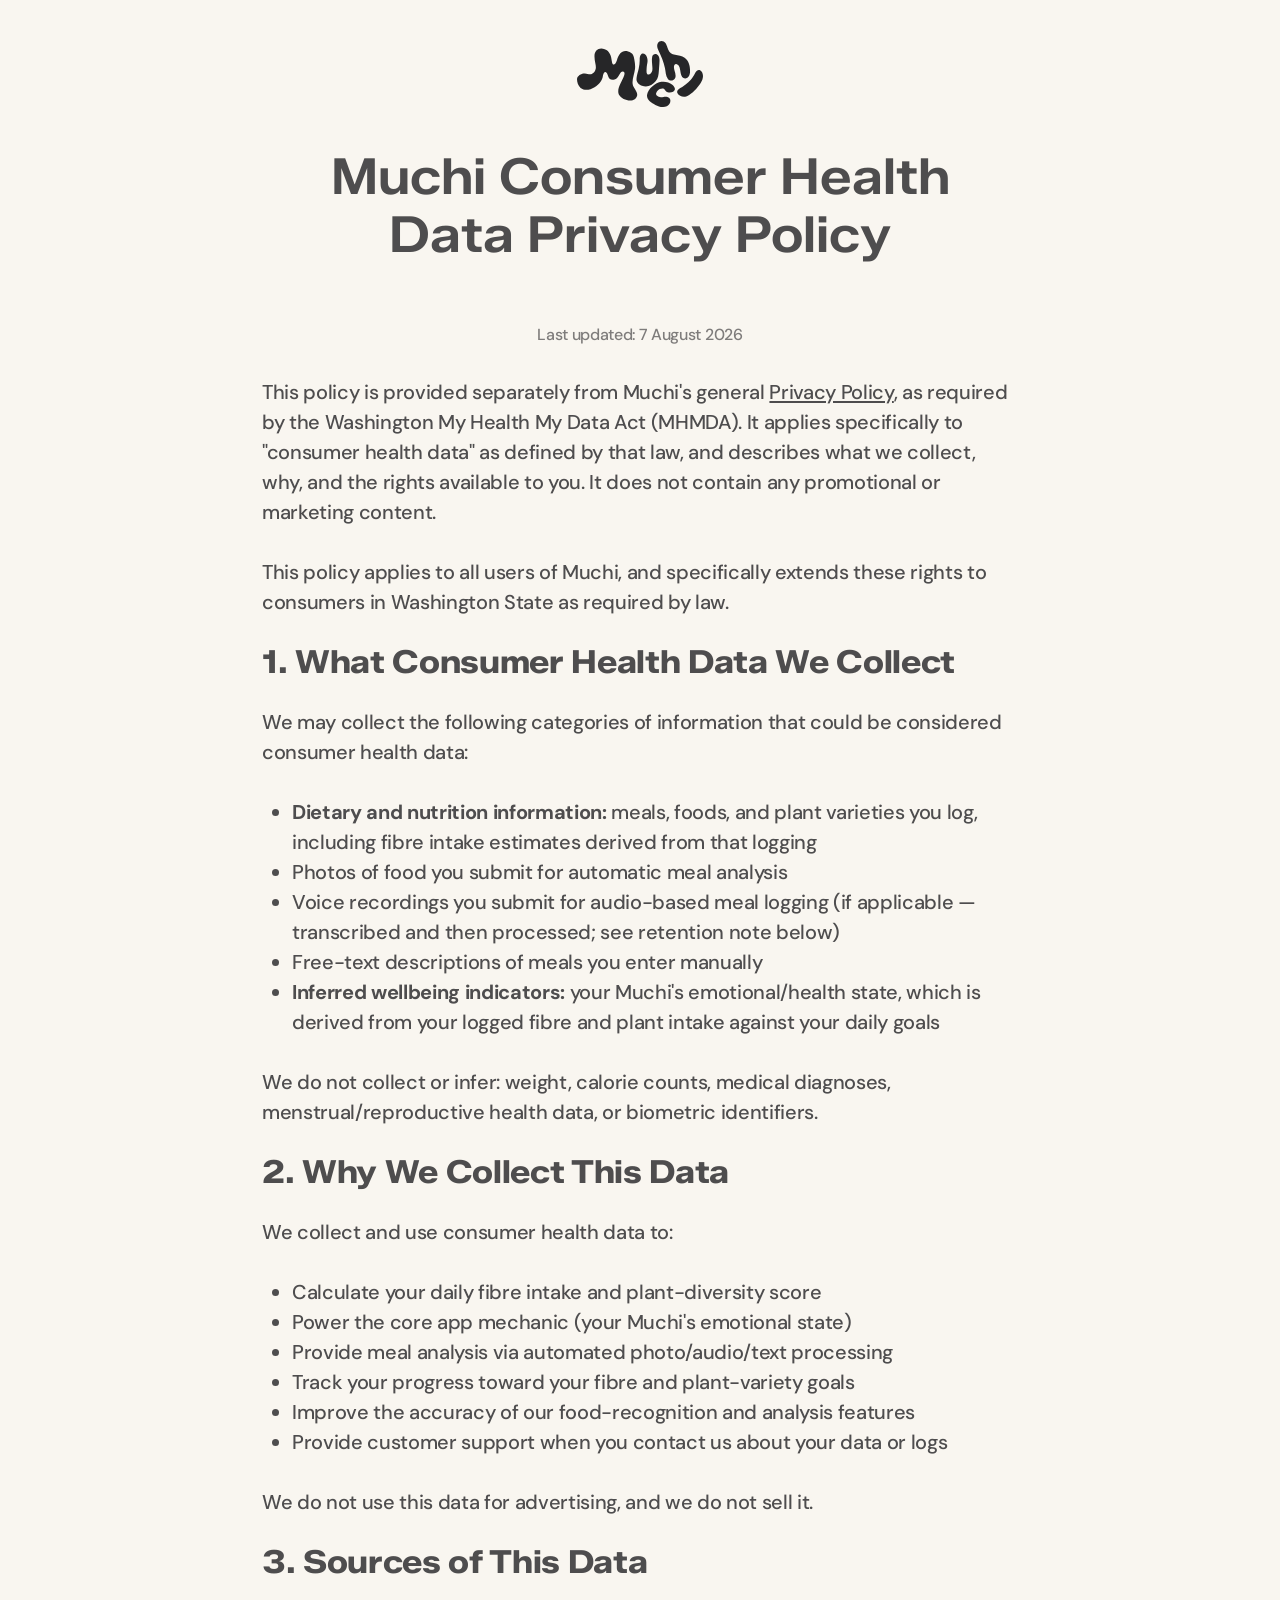
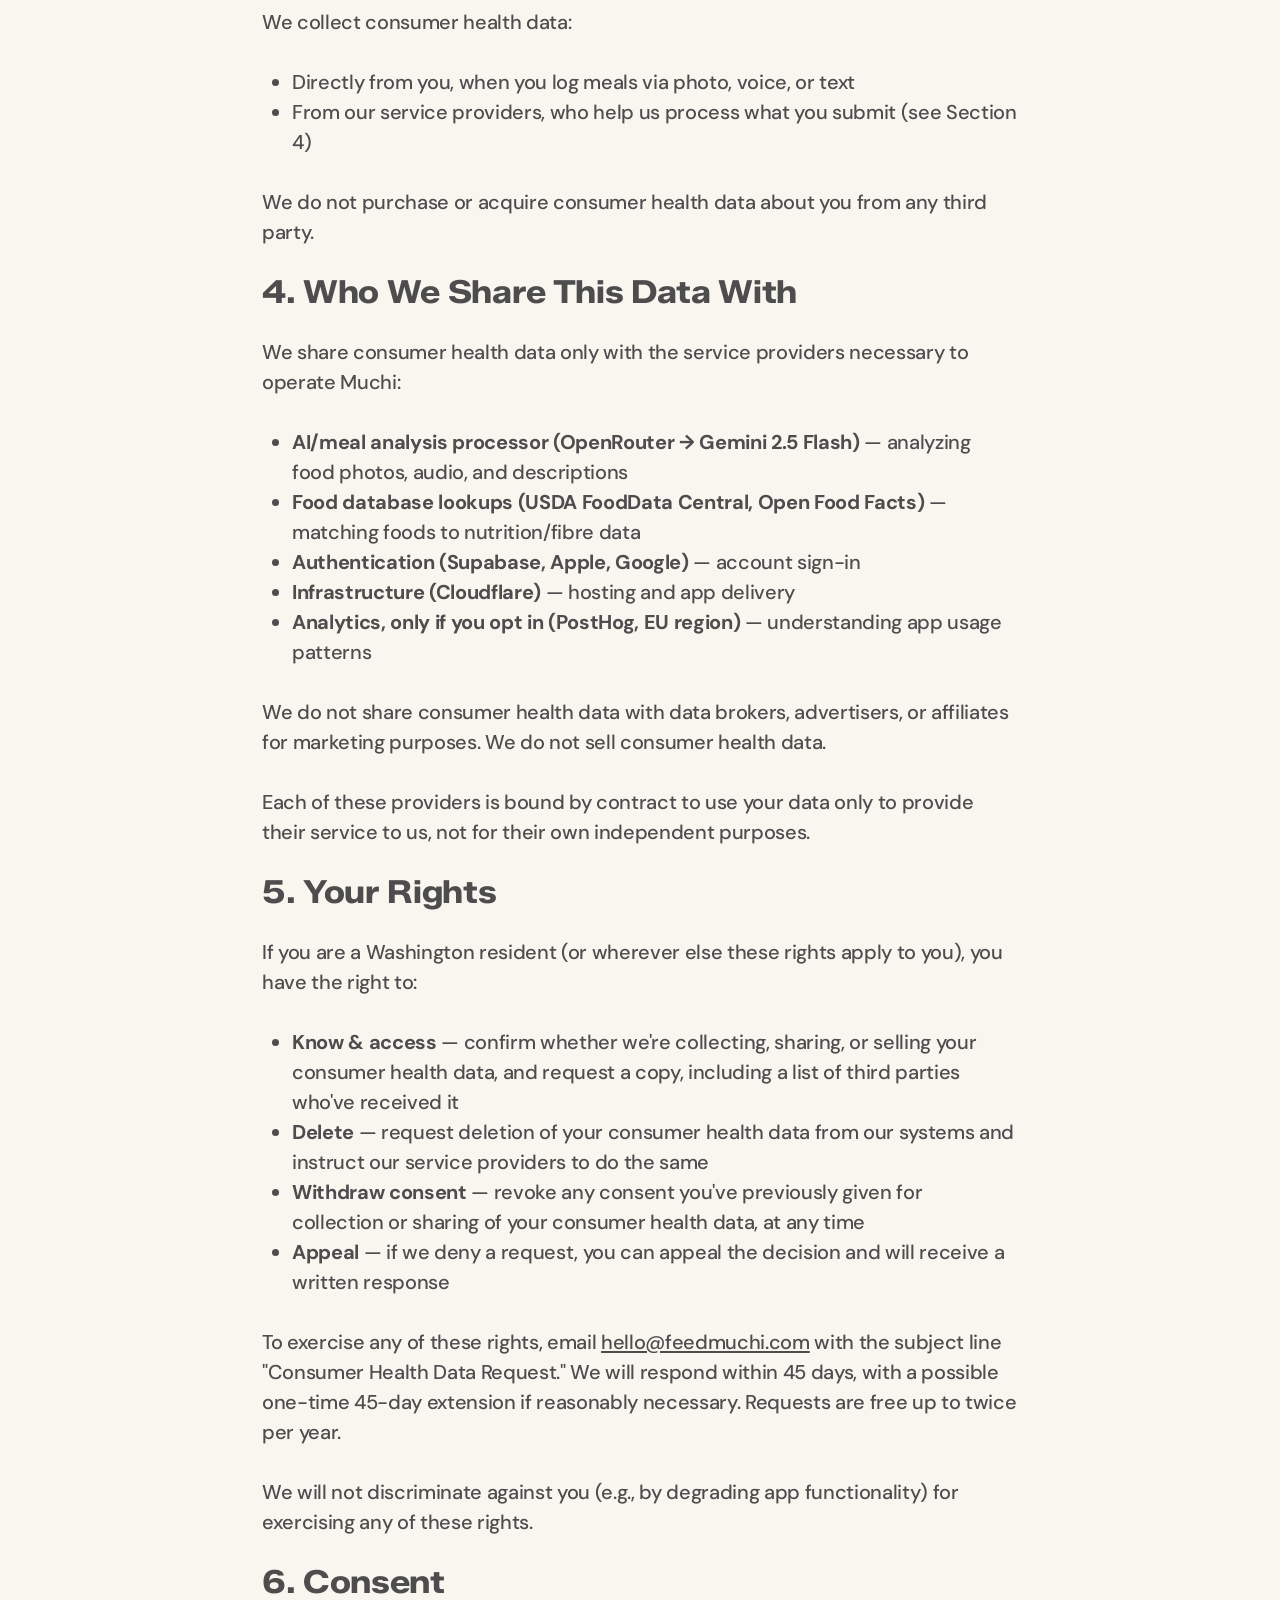
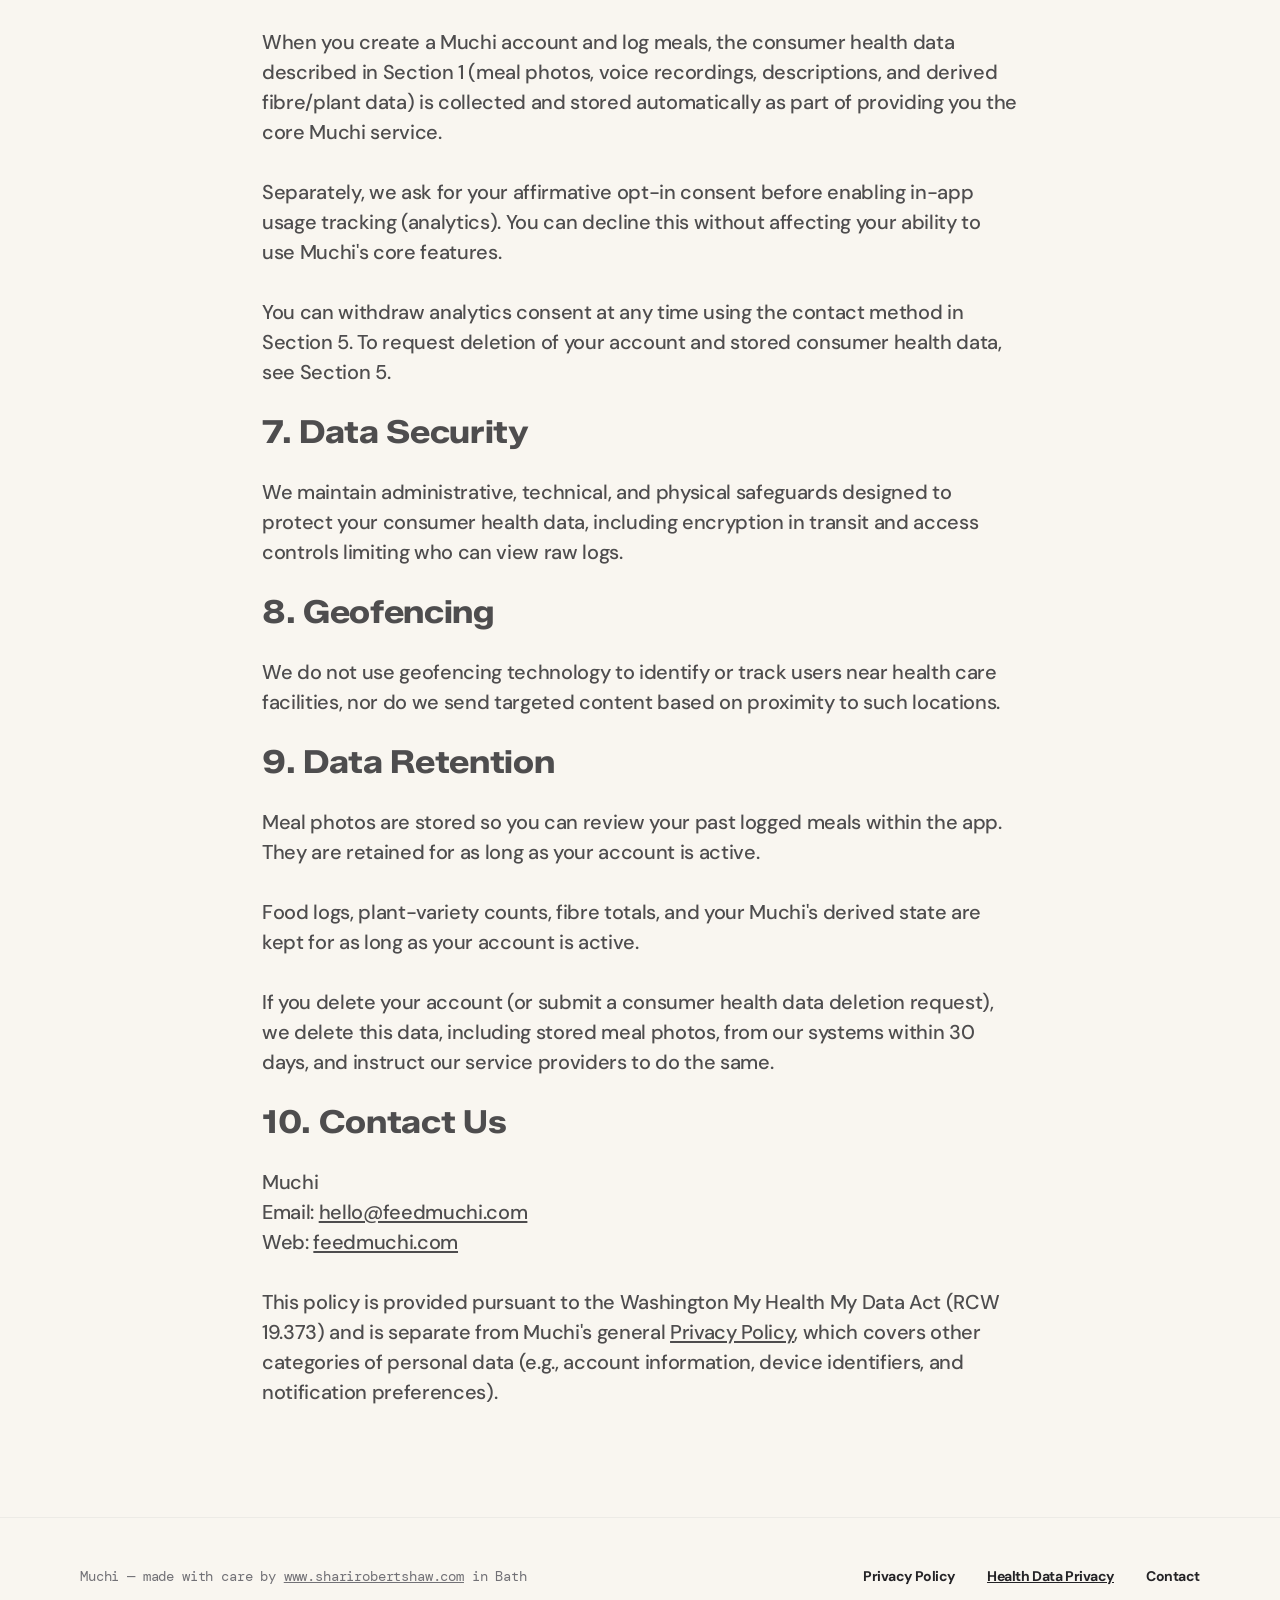
==== consumer-health-data/index.html @ 1600049c "Add consumer health data privacy policy for MHMDA. New policy page with consent and retention update" ====
<!doctype html>
<html lang="en">
  <head>
    <meta charset="UTF-8" />
    <meta name="viewport" content="width=device-width, initial-scale=1.0, viewport-fit=cover" />
    <title>Consumer Health Data Privacy Policy — Muchi</title>
    <meta
      name="description"
      content="Muchi Consumer Health Data Privacy Policy. How we collect, use, and share consumer health data under the Washington My Health My Data Act."
    />
    <meta name="robots" content="index, follow" />
    <link rel="canonical" href="https://feedmuchi.com/consumer-health-data/" />
    <meta property="og:type" content="website" />
    <meta property="og:site_name" content="Muchi" />
    <meta property="og:title" content="Consumer Health Data Privacy Policy — Muchi" />
    <meta
      property="og:description"
      content="How Muchi collects, uses, and shares consumer health data under the Washington My Health My Data Act."
    />
    <meta property="og:url" content="https://feedmuchi.com/consumer-health-data/" />
    <link rel="icon" type="image/png" href="../images/favicon.png" />
    <link rel="apple-touch-icon" href="../images/favicon.png" />
    <link rel="preconnect" href="https://fonts.googleapis.com" />
    <link rel="preconnect" href="https://fonts.gstatic.com" crossorigin />
    <link
      href="https://fonts.googleapis.com/css2?family=DM+Mono:wght@400&family=DM+Sans:wght@400;500;700&family=Zalando+Sans+SemiExpanded:wght@600;700&display=swap"
      rel="stylesheet"
    />
    <link rel="stylesheet" href="../styles.css" />
  </head>
  <body class="privacy-page">
    <header class="privacy-header">
      <a href="../" aria-label="Muchi home">
        <img class="privacy-logo" src="../images/logo.svg" alt="Muchi" />
      </a>
    </header>

    <main class="privacy-main">
      <article class="privacy-content">
        <h1 class="privacy-title">Muchi Consumer Health Data Privacy Policy</h1>

        <div class="privacy-body">
          <p class="privacy-meta">Last updated: 7 August 2026</p>

          <p>
            This policy is provided separately from Muchi's general
            <a href="../privacy/">Privacy Policy</a>, as required by the Washington My Health My Data Act (MHMDA). It
            applies specifically to "consumer health data" as defined by that law, and describes what we collect, why,
            and the rights available to you. It does not contain any promotional or marketing content.
          </p>
          <p>
            This policy applies to all users of Muchi, and specifically extends these rights to consumers in Washington
            State as required by law.
          </p>

          <h2 class="privacy-heading-lg">1. What Consumer Health Data We Collect</h2>
          <p>We may collect the following categories of information that could be considered consumer health data:</p>
          <ul>
            <li>
              <strong>Dietary and nutrition information:</strong> meals, foods, and plant varieties you log, including
              fibre intake estimates derived from that logging
            </li>
            <li>Photos of food you submit for automatic meal analysis</li>
            <li>
              Voice recordings you submit for audio-based meal logging (if applicable — transcribed and then processed;
              see retention note below)
            </li>
            <li>Free-text descriptions of meals you enter manually</li>
            <li>
              <strong>Inferred wellbeing indicators:</strong> your Muchi's emotional/health state, which is derived from
              your logged fibre and plant intake against your daily goals
            </li>
          </ul>
          <p>
            We do not collect or infer: weight, calorie counts, medical diagnoses, menstrual/reproductive health data,
            or biometric identifiers.
          </p>

          <h2 class="privacy-heading-lg">2. Why We Collect This Data</h2>
          <p>We collect and use consumer health data to:</p>
          <ul>
            <li>Calculate your daily fibre intake and plant-diversity score</li>
            <li>Power the core app mechanic (your Muchi's emotional state)</li>
            <li>Provide meal analysis via automated photo/audio/text processing</li>
            <li>Track your progress toward your fibre and plant-variety goals</li>
            <li>Improve the accuracy of our food-recognition and analysis features</li>
            <li>Provide customer support when you contact us about your data or logs</li>
          </ul>
          <p>We do not use this data for advertising, and we do not sell it.</p>

          <h2 class="privacy-heading-lg">3. Sources of This Data</h2>
          <p>We collect consumer health data:</p>
          <ul>
            <li>Directly from you, when you log meals via photo, voice, or text</li>
            <li>From our service providers, who help us process what you submit (see Section 4)</li>
          </ul>
          <p>We do not purchase or acquire consumer health data about you from any third party.</p>

          <h2 class="privacy-heading-lg">4. Who We Share This Data With</h2>
          <p>We share consumer health data only with the service providers necessary to operate Muchi:</p>
          <ul>
            <li>
              <strong>AI/meal analysis processor (OpenRouter → Gemini 2.5 Flash)</strong> — analyzing food photos,
              audio, and descriptions
            </li>
            <li>
              <strong>Food database lookups (USDA FoodData Central, Open Food Facts)</strong> — matching foods to
              nutrition/fibre data
            </li>
            <li><strong>Authentication (Supabase, Apple, Google)</strong> — account sign-in</li>
            <li><strong>Infrastructure (Cloudflare)</strong> — hosting and app delivery</li>
            <li>
              <strong>Analytics, only if you opt in (PostHog, EU region)</strong> — understanding app usage patterns
            </li>
          </ul>
          <p>
            We do not share consumer health data with data brokers, advertisers, or affiliates for marketing purposes.
            We do not sell consumer health data.
          </p>
          <p>
            Each of these providers is bound by contract to use your data only to provide their service to us, not for
            their own independent purposes.
          </p>

          <h2 class="privacy-heading-lg">5. Your Rights</h2>
          <p>
            If you are a Washington resident (or wherever else these rights apply to you), you have the right to:
          </p>
          <ul>
            <li>
              <strong>Know &amp; access</strong> — confirm whether we're collecting, sharing, or selling your consumer
              health data, and request a copy, including a list of third parties who've received it
            </li>
            <li>
              <strong>Delete</strong> — request deletion of your consumer health data from our systems and instruct our
              service providers to do the same
            </li>
            <li>
              <strong>Withdraw consent</strong> — revoke any consent you've previously given for collection or sharing
              of your consumer health data, at any time
            </li>
            <li>
              <strong>Appeal</strong> — if we deny a request, you can appeal the decision and will receive a written
              response
            </li>
          </ul>
          <p>
            To exercise any of these rights, email
            <a href="mailto:hello@feedmuchi.com?subject=Consumer%20Health%20Data%20Request">hello@feedmuchi.com</a>
            with the subject line "Consumer Health Data Request." We will respond within 45 days, with a possible
            one-time 45-day extension if reasonably necessary. Requests are free up to twice per year.
          </p>
          <p>
            We will not discriminate against you (e.g., by degrading app functionality) for exercising any of these
            rights.
          </p>

          <h2 class="privacy-heading-lg">6. Consent</h2>
          <p>
            When you create a Muchi account and log meals, the consumer health data described in Section 1 (meal photos,
            voice recordings, descriptions, and derived fibre/plant data) is collected and stored automatically as part
            of providing you the core Muchi service.
          </p>
          <p>
            Separately, we ask for your affirmative opt-in consent before enabling in-app usage tracking (analytics).
            You can decline this without affecting your ability to use Muchi's core features.
          </p>
          <p>
            You can withdraw analytics consent at any time using the contact method in Section 5. To request deletion of
            your account and stored consumer health data, see Section 5.
          </p>

          <h2 class="privacy-heading-lg">7. Data Security</h2>
          <p>
            We maintain administrative, technical, and physical safeguards designed to protect your consumer health
            data, including encryption in transit and access controls limiting who can view raw logs.
          </p>

          <h2 class="privacy-heading-lg">8. Geofencing</h2>
          <p>
            We do not use geofencing technology to identify or track users near health care facilities, nor do we send
            targeted content based on proximity to such locations.
          </p>

          <h2 class="privacy-heading-lg">9. Data Retention</h2>
          <p>
            Meal photos are stored so you can review your past logged meals within the app. They are retained for as
            long as your account is active.
          </p>
          <p>
            Food logs, plant-variety counts, fibre totals, and your Muchi's derived state are kept for as long as your
            account is active.
          </p>
          <p>
            If you delete your account (or submit a consumer health data deletion request), we delete this data,
            including stored meal photos, from our systems within 30 days, and instruct our service providers to do the
            same.
          </p>

          <h2 class="privacy-heading-lg">10. Contact Us</h2>
          <p>
            Muchi<br />
            Email: <a href="mailto:hello@feedmuchi.com">hello@feedmuchi.com</a><br />
            Web: <a href="https://feedmuchi.com">feedmuchi.com</a>
          </p>

          <p>
            This policy is provided pursuant to the Washington My Health My Data Act (RCW 19.373) and is separate from
            Muchi's general <a href="../privacy/">Privacy Policy</a>, which covers other categories of personal data
            (e.g., account information, device identifiers, and notification preferences).
          </p>
        </div>
      </article>
    </main>

    <footer class="site-footer">
      <p class="site-footer-credit">
        Muchi — made with care by
        <a href="https://www.sharirobertshaw.com" target="_blank" rel="noopener noreferrer"
          >www.sharirobertshaw.com</a
        >
        in Bath
      </p>
      <nav class="site-footer-nav" aria-label="Footer">
        <a href="../privacy/">Privacy Policy</a>
        <a href="../consumer-health-data/" aria-current="page">Health Data Privacy</a>
        <button
          type="button"
          class="site-footer-copy-contact"
          aria-label="Copy hello@feedmuchi.com to clipboard"
        >
          <span class="site-footer-copy-label">
            <span class="site-footer-copy-face site-footer-copy-default">Contact</span>
            <span class="site-footer-copy-face site-footer-copy-success" aria-hidden="true"
              >hello@feedmuchi.com copied</span
            >
          </span>
        </button>
      </nav>
    </footer>
    <script src="../copy-email.js"></script>
  </body>
</html>
---- styles.css ----
:root {
  --purple: #937ed9;
  --green: #d1e02b;
  --button-text: #ffffff;
  --button-bg: #242326;
  --text-primary: #242326;
  --text-muted: #727176;
  --cream: #f9f6f0;
  --heading-font: "Zalando Sans SemiExpanded", "Avenir Next", "Arial Narrow", Arial, sans-serif;
  --body-font: "DM Sans", Arial, sans-serif;
  --mono-font: "DM Mono", ui-monospace, SFMono-Regular, Menlo, monospace;
  --button-shadow:
    0 4px 6px -4px rgba(45, 45, 45, 0.2),
    0 10px 15px -3px rgba(22, 27, 102, 0.2);
}

* {
  box-sizing: border-box;
}

html,
body {
  margin: 0;
  padding: 0;
  width: 100%;
  background: var(--cream);
  color: var(--text-primary);
  font-family: var(--body-font);
  overflow-x: clip;
}

.page {
  width: 100%;
  overflow: visible;
  background: var(--cream);
}

.site-nav {
  position: fixed !important;
  top: 0;
  left: 0;
  right: 0;
  z-index: 30;
  height: 88px;
  background: transparent;
  opacity: 0;
  visibility: hidden;
  pointer-events: none;
  transition: opacity 0.25s ease;
}

.site-nav.is-visible {
  opacity: 1;
  visibility: visible;
  pointer-events: auto;
}

.site-nav-logo {
  position: absolute;
  left: 50%;
  top: 50%;
  width: 126px;
  height: 67px;
  transform: translate(-50%, -50%);
  display: block;
  opacity: 1;
  visibility: visible;
  object-fit: contain;
  pointer-events: none;
  filter: brightness(0) saturate(100%) invert(11%) sepia(6%) saturate(342%) hue-rotate(206deg) brightness(96%) contrast(89%);
}

.site-nav-btn {
  position: absolute;
  right: 32px;
  top: 16px;
  width: 215px;
  height: 56px;
  border: 0;
  border-radius: 32px;
  background: var(--button-bg);
  color: var(--button-text);
  box-shadow: var(--button-shadow);
  font-family: var(--heading-font);
  font-size: 16px;
  font-weight: 700;
  line-height: 28px;
  letter-spacing: 0;
  cursor: pointer;
  text-decoration: none;
  display: inline-flex;
  align-items: center;
  justify-content: center;
}

.intro {
  position: fixed;
  inset: 0;
  z-index: 10;
  width: 100%;
  height: 100vh;
  height: 100svh;
  min-height: 640px;
  background: var(--purple);
  display: flex;
  align-items: center;
  justify-content: center;
  overflow: clip;
  transform: translateY(0);
  transition: transform 0.7s cubic-bezier(0.76, 0, 0.24, 1);
}

.intro.is-sliding {
  transform: translateY(-100%);
}

.intro-media {
  width: 210px;
  height: 109.837px;
  object-fit: contain;
  display: block;
}

.logo-wordmark {
  width: 260px;
  max-width: 60vw;
  display: none;
  opacity: 0;
  transform: translateY(30px);
}

.hero-green-scene {
  position: relative;
  min-height: 185vh;
}

.hero {
  position: relative;
  min-height: 865px;
  padding: 0 64px;
  display: flex;
  align-items: center;
  justify-content: space-between;
  gap: 0;
  background: var(--cream);
  overflow: visible;
  z-index: 1;
  will-change: transform;
}

.hero-copy {
  width: min(680px, 100%);
  max-width: 680px;
  display: flex;
  flex-direction: column;
  gap: 24px;
  position: relative;
  z-index: 2;
}

.headline {
  margin: 0;
  font-family: var(--heading-font);
  font-weight: 600;
  font-size: 72px;
  line-height: 1.08;
  letter-spacing: 0;
}

main h1,
main h2,
main h3,
main h4,
main h5,
main h6 {
  font-family: var(--heading-font);
  font-weight: 600;
}

.headline-line-wrap {
  display: block;
  overflow-y: hidden;
  overflow-x: visible;
}

.headline-line {
  display: block;
  font-weight: 600;
}

.headline-line-1.nowrap {
  white-space: nowrap;
}

#line1 .flip-word:first-child .flip-letter:first-child {
  margin-right: -5px;
}

.flip-headline {
  perspective: 400px;
  perspective-origin: center center;
}

.flip-word {
  display: inline-block;
  white-space: nowrap;
}

.flip-letter {
  display: inline-block;
  opacity: 0;
  transform: rotateX(90deg);
  transform-origin: center bottom;
  will-change: transform, opacity;
}

.subtext {
  margin: 0;
  opacity: 0.8;
  font-family: var(--body-font);
  font-weight: 500;
  font-size: 20px;
  line-height: 30px;
  letter-spacing: -0.332px;
}

.cta-stack {
  display: flex;
  flex-direction: column;
  align-items: flex-start;
  gap: 16px;
}

.cta-btn {
  width: 342px;
  height: 64.5px;
  border: 0;
  border-radius: 32px;
  background: var(--button-bg);
  color: var(--button-text);
  box-shadow: var(--button-shadow);
  font-family: var(--heading-font);
  font-size: 18px;
  font-weight: 700;
  line-height: 28px;
  letter-spacing: 0;
  cursor: pointer;
  text-decoration: none;
  display: inline-flex;
  align-items: center;
  justify-content: center;
  opacity: 0;
}

.muchi-btn {
  cursor: pointer;
}

.muchi-btn:hover,
.muchi-btn:focus-visible {
  cursor: url("images/cursor-microbiome.png") 32 29, pointer;
}

.muchi-btn-label {
  position: relative;
  display: inline-grid;
  height: 28px;
  overflow: hidden;
  line-height: 28px;
}

.muchi-btn-label::before,
.muchi-btn-label::after {
  grid-area: 1 / 1;
  content: attr(data-text);
  height: 28px;
  line-height: 28px;
  transition:
    transform 0.55s cubic-bezier(0.22, 1, 0.36, 1),
    opacity 0.45s cubic-bezier(0.22, 1, 0.36, 1);
}

.muchi-btn-label::after {
  transform: translateY(110%);
  opacity: 0;
}

.muchi-btn:hover .muchi-btn-label::before,
.muchi-btn:focus-visible .muchi-btn-label::before {
  transform: translateY(-110%);
  opacity: 0;
}

.muchi-btn:hover .muchi-btn-label::after,
.muchi-btn:focus-visible .muchi-btn-label::after {
  transform: translateY(0);
  opacity: 1;
}

@media (prefers-reduced-motion: reduce) {
  .muchi-btn-label::before,
  .muchi-btn-label::after {
    transition: none;
  }

  .muchi-btn:hover .muchi-btn-label::before,
  .muchi-btn:focus-visible .muchi-btn-label::before,
  .muchi-btn:hover .muchi-btn-label::after,
  .muchi-btn:focus-visible .muchi-btn-label::after {
    transform: none;
    opacity: 1;
  }

  .muchi-btn:hover .muchi-btn-label::after,
  .muchi-btn:focus-visible .muchi-btn-label::after {
    display: none;
  }
}

.footnote {
  margin: 0;
  width: 342px;
  color: var(--text-muted);
  font-family: var(--mono-font);
  font-size: 14px;
  line-height: 21px;
  text-align: center;
  opacity: 0;
}

.hero-art {
  position: relative;
  width: 586px;
  height: 385px;
  flex: 0 0 auto;
  margin-left: -72px;
  z-index: 1;
}

@media (max-width: 1480px) {
  .hero {
    padding: 0 48px;
  }

  .headline {
    font-size: clamp(46px, 5.1vw, 74px);
  }

  .hero-art {
    margin-left: -36px;
  }
}

.muchi {
  position: absolute;
  inset: 0;
  width: 586px;
  height: 385px;
  object-fit: contain;
  opacity: 0;
  transform: translateX(28px);
}

.creature {
  position: absolute;
  opacity: 0;
  transform: scale(0.7);
  will-change: transform, opacity;
}

.c1 {
  left: 34px;
  top: 36px;
  width: 26.5px;
}
.c2 {
  left: 481px;
  top: 118px;
  width: 29.208px;
}
.c3 {
  left: 370px;
  top: 6px;
  width: 29.208px;
}
.c4 {
  left: 10px;
  top: 170px;
  width: 47.03px;
}

.how-it-works {
  position: sticky;
  top: 0;
  z-index: 3;
  margin-top: 0;
  margin-left: -1px;
  width: calc(100% + 2px);
  height: 400vh;
  min-height: 400vh;
  padding: 0;
  background: #d1e02b;
  transform: translateY(100vh);
  will-change: transform;
}

.how-heading-panel {
  height: 100vh;
  display: grid;
  place-items: center;
  padding: 100px 80px 140px;
}

.how-title-wrap {
  display: block;
  overflow: hidden;
  width: 100%;
  margin-bottom: 60px;
}

.how-title {
  margin: 0 auto;
  width: 472px;
  max-width: 100%;
  font-family: var(--heading-font);
  font-weight: 600;
  font-size: 60px;
  line-height: 60px;
  text-align: center;
  color: #242326;
}

.how-scroll-layout {
  position: relative;
  width: min(1180px, calc(100% - 160px));
  height: 300vh;
  margin: 0 auto;
  display: grid;
  grid-template-columns: minmax(0, 45%) minmax(0, 55%);
  align-items: start;
  column-gap: 48px;
}

.how-copy-column {
  position: relative;
  z-index: 2;
  transform: translateY(-50vh);
}

.how-step {
  height: 100vh;
  padding: 0;
  display: flex;
  align-items: center;
}

.how-step-inner {
  width: min(482px, 100%);
}

.how-step-title {
  margin: 0 0 12px;
  font-family: var(--heading-font);
  font-weight: 600;
  font-size: clamp(38px, 4vw, 48px);
  line-height: 1.05;
  color: #242326;
}

.how-step-copy {
  margin: 0;
  font-family: var(--body-font);
  font-weight: 400;
  font-size: clamp(20px, 2vw, 24px);
  line-height: 32px;
  letter-spacing: -0.5px;
  color: #242326;
}

.how-phone-column {
  position: relative;
  height: 350vh;
  margin-top: -50vh;
}

.how-phone-sticky {
  position: sticky;
  top: 88px;
  height: calc(100vh - 88px);
  display: grid;
  place-items: center;
  padding-top: 0;
  box-sizing: border-box;
  overflow: visible;
}

.how-phone-frame {
  position: relative;
  width: 363px;
  aspect-ratio: 1098 / 2046;
  flex-shrink: 0;
  border-radius: 30px;
  overflow: hidden;
  background: #f9f6f0;
  box-shadow:
    0 4px 10px rgba(45, 45, 45, 0.2),
    0 10px 15px -3px rgba(22, 27, 102, 0.2);
}

.how-phone-layer {
  position: absolute;
  inset: 0;
  overflow: hidden;
  background: #f9f6f0;
}

.how-phone-layer-wipe {
  clip-path: inset(100% 0 0 0);
  will-change: clip-path;
}

.how-phone-layer img {
  width: 100%;
  height: 100%;
  display: block;
  object-fit: cover;
  object-position: top center;
}

.how-mobile-frame {
  display: none;
}

.how-mobile-image {
  display: none;
}

.science-scene {
  position: relative;
  height: 400vh;
  background: #242326;
}

.science-pin {
  position: sticky;
  top: 0;
  height: 100vh;
  display: grid;
  place-items: center;
  padding: 120px 80px;
  overflow: hidden;
}

.science-stage {
  position: relative;
  width: min(1100px, 100%);
  min-height: 220px;
  perspective: 400px;
  perspective-origin: center center;
  text-align: center;
}

.science-sentence {
  position: absolute;
  inset: 0;
  margin: 0;
  display: flex;
  flex-wrap: wrap;
  justify-content: center;
  align-content: center;
  gap: 0;
  font-family: var(--heading-font);
  font-weight: 600;
  font-size: 64px;
  line-height: 60px;
  color: #d1e02b;
  visibility: hidden;
  transform-style: preserve-3d;
}

.science-word {
  display: inline-block;
  white-space: nowrap;
}

.science-letter {
  display: inline-block;
  transform-origin: center bottom;
  transform: rotateX(90deg);
  opacity: 0;
  will-change: transform, opacity;
}

.fibre-happy {
  display: flex;
  flex-direction: column;
  align-items: center;
  justify-content: center;
  gap: 24px;
  min-height: 100vh;
  min-height: 100svh;
  box-sizing: border-box;
  padding: clamp(64px, 10vh, 140px) 80px;
  background: var(--cream);
}

.fibre-happy-art {
  position: relative;
  width: 586px;
  height: 385px;
  flex: 0 0 auto;
}

.fibre-happy-muchi {
  position: absolute;
  inset: 0;
  width: 100%;
  height: 100%;
  object-fit: contain;
  pointer-events: none;
  transform-origin: center center;
}

.fibre-happy-muchi.is-happy {
  transform: scale(0.85);
}

.fibre-happy-creature {
  position: absolute;
  will-change: transform;
}

.fibre-happy-art .f1 {
  left: 34px;
  top: 36px;
  width: 26.5px;
}

.fibre-happy-art .f2 {
  left: 481px;
  top: 118px;
  width: 29.208px;
}

.fibre-happy-art .f3 {
  left: 370px;
  top: 6px;
  width: 29.208px;
}

.fibre-happy-art .f4 {
  left: 10px;
  top: 170px;
  width: 47.03px;
}

.fibre-happy-title {
  margin: 0;
  width: min(604px, 100%);
  font-family: var(--heading-font);
  font-weight: 600;
  font-size: 50px;
  line-height: 60px;
  text-align: center;
  color: #242326;
}

.facts-carousel {
  display: flex;
  flex-direction: column;
  align-items: center;
  justify-content: center;
  box-sizing: border-box;
  min-height: 100vh;
  min-height: 100svh;
  padding: 80px;
  background: var(--purple);
}

.facts-carousel-inner {
  width: min(1180px, 100%);
  flex: 1;
  display: flex;
  flex-direction: column;
  align-items: center;
  justify-content: center;
  gap: clamp(48px, 8vh, 88px);
}

.facts-layout {
  display: flex;
  align-items: center;
  gap: 32px;
  width: 100%;
}

.facts-hit {
  border: 0;
  padding: 0;
  margin: 0;
  background: none;
  color: inherit;
  font: inherit;
  text-align: inherit;
}

.facts-hit,
.facts-hit img {
  cursor: url("images/cursor-next-fact.svg") 4 46, pointer;
}

.facts-hit:focus-visible {
  outline: 2px solid var(--green);
  outline-offset: 4px;
}

.facts-veg-cluster {
  position: relative;
  flex: 0 0 min(440px, 42vw);
  width: min(440px, 42vw);
  height: clamp(260px, 32vw, 320px);
  display: block;
}

.facts-veg {
  position: absolute;
  display: block;
  height: auto;
  object-fit: contain;
  opacity: 1;
  transform: scale(1) rotate(var(--veg-rotate, 0deg));
  transition:
    opacity 0.45s cubic-bezier(0.22, 1, 0.36, 1),
    transform 0.55s cubic-bezier(0.34, 1.2, 0.64, 1);
  will-change: transform, opacity;
}

.facts-carousel.is-js .facts-veg {
  opacity: 0;
  transform: scale(0.72) rotate(var(--veg-rotate, 0deg));
}

.facts-carousel.is-js .facts-veg.is-popped {
  opacity: 1;
  transform: scale(1) rotate(var(--veg-rotate, 0deg));
}

.facts-veg-aubergine {
  --veg-rotate: -23deg;
  left: 0;
  top: 1.5%;
  width: 29.5%;
  z-index: 1;
}

.facts-veg-tomato {
  left: 28.5%;
  top: 0;
  width: 31.5%;
  z-index: 2;
}

.facts-veg-apple {
  right: 0;
  top: 0;
  width: 32.5%;
  z-index: 3;
}

.facts-veg-lettuce {
  left: 40.5%;
  top: 40%;
  width: 33.5%;
  z-index: 4;
}

.facts-veg-cucumber {
  left: 20.5%;
  bottom: 0;
  width: 19%;
  z-index: 5;
}

.facts-veg-carrot {
  --veg-rotate: 18deg;
  right: 2%;
  top: 40%;
  width: 34%;
  z-index: 6;
}

.facts-copy {
  flex: 1 1 0;
  min-width: 0;
  display: flex;
  flex-direction: column;
  gap: 16px;
  text-align: left;
}

.facts-copy.facts-hit {
  width: 100%;
  align-items: flex-start;
}

.facts-title {
  margin: 0;
  max-width: 700px;
  font-family: var(--heading-font);
  font-weight: 700;
  font-size: clamp(40px, 4.2vw, 56px);
  line-height: 1.04;
  color: var(--green);
}

.facts-source {
  margin: 0;
  max-width: 600px;
  font-family: var(--mono-font);
  font-size: 10px;
  font-weight: 400;
  line-height: 1.35;
  letter-spacing: -0.1px;
  color: rgba(255, 255, 255, 0.92);
}

.facts-source a {
  color: inherit;
  font-family: inherit;
  font-weight: 400;
  text-decoration: underline;
  text-underline-position: from-font;
}

.facts-banner-wrap {
  display: grid;
  place-items: center;
  width: 100%;
}

.facts-banner-tilt {
  transform: rotate(var(--facts-banner-tilt, -4.98deg));
  transform-origin: center center;
  width: fit-content;
  max-width: calc(100vw - 160px);
}

.facts-banner {
  width: fit-content;
  max-width: 100%;
  border-radius: 4px;
  background: #ffffff;
  box-shadow:
    0 4px 6px -4px rgba(45, 45, 45, 0.2),
    0 10px 15px -3px rgba(22, 27, 102, 0.2);
}

.facts-banner-text {
  margin: 0;
  padding: 10px 32px;
  font-family: var(--heading-font);
  font-size: 18px;
  font-weight: 700;
  line-height: 28px;
  text-align: center;
  white-space: nowrap;
  color: var(--text-primary);
}

@media (prefers-reduced-motion: reduce) {
  .facts-carousel.is-js .facts-veg {
    opacity: 1;
    transform: scale(1) rotate(var(--veg-rotate, 0deg));
    transition: none;
  }
}

.signup {
  background: var(--green);
  border-top: 1px solid rgba(36, 35, 38, 0.05);
  min-height: 85vh;
  min-height: 85svh;
  display: flex;
  align-items: center;
  justify-content: center;
  padding: 80px;
  box-sizing: border-box;
}

.signup-inner {
  display: flex;
  flex-direction: column;
  align-items: center;
  gap: 39.5px;
  padding: 64px;
  border-radius: 40px;
  width: 100%;
}

.signup-title {
  margin: 0;
  max-width: 862px;
  font-family: var(--heading-font);
  font-weight: 600;
  font-size: 50px;
  line-height: 60px;
  text-align: center;
  color: #242326;
}

.signup-copy {
  margin: 0;
  max-width: 550px;
  font-family: var(--body-font);
  font-weight: 400;
  font-size: 18px;
  line-height: 27px;
  letter-spacing: -0.4395px;
  text-align: center;
  color: #242326;
}

.signup-btn {
  width: 264px;
  height: 54px;
  border: 0;
  border-radius: 32px;
  background: var(--button-bg);
  color: var(--button-text);
  box-shadow: var(--button-shadow);
  font-family: var(--heading-font);
  font-size: 16px;
  font-weight: 700;
  line-height: 28px;
  letter-spacing: 0;
  cursor: pointer;
  text-decoration: none;
  display: inline-flex;
  align-items: center;
  justify-content: center;
}

.site-footer {
  display: flex;
  align-items: center;
  justify-content: space-between;
  gap: 24px;
  padding: 48px 80px;
  background: var(--cream);
  border-top: 1px solid rgba(36, 35, 38, 0.05);
}

.site-footer-credit {
  margin: 0;
  font-family: var(--mono-font);
  font-size: 14px;
  line-height: 21px;
  letter-spacing: -0.1641px;
  color: var(--text-muted);
}

.site-footer-credit a {
  color: inherit;
  text-decoration: underline;
  text-underline-position: from-font;
}

.site-footer-nav {
  display: flex;
  flex-wrap: wrap;
  align-items: center;
  justify-content: center;
  gap: 16px 32px;
}

.site-footer-nav a {
  flex: 0 0 auto;
  font-family: var(--body-font);
  font-size: 14px;
  font-weight: 700;
  line-height: 21px;
  letter-spacing: -0.4238px;
  color: var(--text-primary);
  text-decoration: none;
  transition: transform 0.45s cubic-bezier(0.22, 1, 0.36, 1);
}

.site-footer-nav a[aria-current="page"] {
  text-decoration: underline;
}

.site-footer-copy-contact {
  border: 0;
  padding: 0;
  background: none;
  cursor: pointer;
  flex: 0 0 auto;
  font-family: var(--body-font);
  font-size: 14px;
  font-weight: 700;
  line-height: 21px;
  letter-spacing: -0.4238px;
  color: var(--text-primary);
}

.site-footer-copy-label {
  display: inline-block;
  position: relative;
  height: 21px;
  overflow: hidden;
  line-height: 21px;
  vertical-align: top;
  transition: width 0.45s cubic-bezier(0.22, 1, 0.36, 1);
}

.site-footer-copy-face {
  display: block;
  height: 21px;
  line-height: 21px;
  white-space: nowrap;
  text-align: center;
  transition:
    opacity 0.35s cubic-bezier(0.22, 1, 0.36, 1),
    transform 0.35s cubic-bezier(0.22, 1, 0.36, 1);
}

.site-footer-copy-default {
  position: relative;
}

.site-footer-copy-success {
  position: absolute;
  left: 0;
  top: 0;
  width: 100%;
  opacity: 0;
  transform: translateY(110%);
  pointer-events: none;
}

.site-footer-copy-contact.is-copied .site-footer-copy-default {
  opacity: 0;
  transform: translateY(-110%);
}

.site-footer-copy-contact.is-copied .site-footer-copy-success {
  opacity: 1;
  transform: translateY(0);
  pointer-events: auto;
}

@media (prefers-reduced-motion: reduce) {
  .site-footer-nav a,
  .site-footer-copy-label,
  .site-footer-copy-face {
    transition: none;
  }

  .site-footer-copy-success {
    opacity: 0;
    transform: none;
    display: none;
  }

  .site-footer-copy-contact.is-copied .site-footer-copy-default {
    display: none;
    opacity: 0;
    transform: none;
  }

  .site-footer-copy-contact.is-copied .site-footer-copy-success {
    display: block;
    opacity: 1;
    transform: none;
  }
}

.privacy-page {
  min-height: 100vh;
  display: flex;
  flex-direction: column;
  background: var(--cream);
}

.privacy-header {
  display: grid;
  place-items: center;
  min-height: 148px;
  padding: 32px;
}

.privacy-header a {
  display: inline-flex;
}

.privacy-logo {
  width: 126px;
  height: 67px;
  object-fit: contain;
  filter: brightness(0) saturate(100%) invert(11%) sepia(6%) saturate(342%) hue-rotate(206deg) brightness(96%)
    contrast(89%);
}

.privacy-main {
  flex: 1;
  display: flex;
  justify-content: center;
  padding: 0 80px 80px;
}

.privacy-content {
  width: min(756px, 100%);
  opacity: 0.8;
}

.privacy-title {
  margin: 0;
  font-family: var(--heading-font);
  font-weight: 600;
  font-size: 50px;
  line-height: 1.15;
  text-align: center;
  color: #242326;
}

.privacy-body {
  padding: 60px 0 0;
  font-family: var(--body-font);
  font-weight: 500;
  font-size: 20px;
  line-height: 30px;
  letter-spacing: -0.332px;
  color: #242326;
}

.privacy-meta {
  margin: 0 0 40px;
  font-size: 16px;
  line-height: 24px;
  text-align: center;
  color: rgba(36, 35, 38, 0.72);
}

.privacy-body > * + * {
  margin-top: 0;
}

.privacy-body p,
.privacy-body ul {
  margin: 0 0 30px;
}

.privacy-body ul {
  padding-left: 1.5em;
}

.privacy-body li + li {
  margin-top: 0;
}

.privacy-body a {
  color: inherit;
  text-decoration: underline;
  text-underline-position: from-font;
}

.privacy-body strong {
  font-weight: 700;
}

.privacy-heading-lg {
  margin: 0 0 30px;
  font-family: var(--heading-font);
  font-weight: 700;
  font-size: 32px;
  line-height: 30px;
  color: #242326;
}

.privacy-heading-md {
  margin: 0 0 30px;
  font-family: var(--heading-font);
  font-weight: 700;
  font-size: 24px;
  line-height: 30px;
  color: #242326;
}

.privacy-heading-sm {
  margin: 0 0 8px;
  font-family: var(--body-font);
  font-weight: 700;
  font-size: 18px;
  line-height: 30px;
  color: #242326;
}

.privacy-heading-body {
  margin: 0 0 8px;
  font-family: var(--body-font);
  font-weight: 700;
  font-size: 18px;
  line-height: 30px;
  color: #242326;
}

@keyframes fibre-creature-float-1 {
  0%,
  100% {
    transform: translate(0, 0) rotate(0deg);
  }
  50% {
    transform: translate(4px, -8px) rotate(3deg);
  }
}

@keyframes fibre-creature-float-2 {
  0%,
  100% {
    transform: translate(0, 0) rotate(0deg);
  }
  50% {
    transform: translate(-5px, -6px) rotate(-2deg);
  }
}

@keyframes fibre-creature-float-3 {
  0%,
  100% {
    transform: translate(0, 0) rotate(0deg);
  }
  50% {
    transform: translate(3px, -9px) rotate(2.5deg);
  }
}

@keyframes fibre-creature-float-4 {
  0%,
  100% {
    transform: translate(0, 0) rotate(0deg);
  }
  50% {
    transform: translate(-4px, -7px) rotate(-3deg);
  }
}

@media (prefers-reduced-motion: no-preference) {
  .fibre-happy-creature.f1 {
    animation: fibre-creature-float-1 4s ease-in-out infinite;
  }

  .fibre-happy-creature.f2 {
    animation: fibre-creature-float-2 3.2s ease-in-out infinite;
  }

  .fibre-happy-creature.f3 {
    animation: fibre-creature-float-3 4.6s ease-in-out infinite;
  }

  .fibre-happy-creature.f4 {
    animation: fibre-creature-float-4 3.8s ease-in-out infinite;
  }
}

@media (max-width: 1200px) {
  .hero {
    min-height: auto;
    padding: 110px 48px 72px;
    flex-direction: column-reverse;
    align-items: flex-start;
    gap: 40px;
  }

  .headline {
    font-size: 64px;
  }

  .hero-art {
    align-self: center;
    transform-origin: top center;
    transform: scale(0.92);
    margin-left: 0;
  }

  .how-it-works {
    padding: 0;
  }

  .how-title {
    font-size: 52px;
    line-height: 54px;
  }

  .how-scroll-layout {
    width: min(1000px, calc(100% - 64px));
    column-gap: 32px;
  }

  .how-step {
    padding: 0;
  }

  .how-step-title {
    font-size: 30px;
  }

  .fibre-happy {
    padding: clamp(56px, 9vh, 120px) 48px;
  }

  .fibre-happy-title {
    font-size: 44px;
    line-height: 52px;
  }

  .science-pin {
    padding: 100px 32px;
  }

  .science-sentence {
    font-size: 52px;
    line-height: 54px;
  }

  .signup {
    min-height: 80vh;
    min-height: 80svh;
    padding: 64px 48px;
  }

  .signup-title {
    font-size: 44px;
    line-height: 52px;
  }

  .site-footer {
    padding: 48px;
  }

}

@media (min-width: 761px) {
  .hero {
    position: sticky !important;
    top: 0;
    min-height: 100vh;
    z-index: 1;
  }
}

@media (min-width: 761px) and (max-width: 1200px) {
  .hero {
    height: auto;
    padding-top: 120px;
  }
}

@media (min-width: 1201px) {
  .hero {
    height: 100vh;
  }
}

@media (max-width: 768px) {
  .intro {
    height: 100svh;
    min-height: 100svh;
    max-height: 100svh;
    padding:
      env(safe-area-inset-top, 0)
      env(safe-area-inset-right, 0)
      env(safe-area-inset-bottom, 0)
      env(safe-area-inset-left, 0);
    box-sizing: border-box;
  }

  .intro-media {
    width: min(210px, 54vw);
    height: auto;
    aspect-ratio: 210 / 109.837;
  }

  .how-it-works {
    position: relative;
    top: auto;
    margin-top: -40px;
    margin-left: 0;
    width: 100%;
    transform: translateY(0);
    height: auto;
    min-height: auto;
    padding: 0 20px 80px;
  }

  .how-heading-panel {
    height: auto;
    padding: 80px 0 0;
  }

  .how-title-wrap {
    margin-bottom: 40px;
  }

  .how-scroll-layout {
    display: block;
    width: 100%;
    height: auto;
  }

  .how-copy-column {
    display: flex;
    flex-direction: column;
    gap: 48px;
    transform: none;
  }

  .how-phone-column {
    display: none;
    height: auto;
    margin-top: 0;
  }

  .how-mobile-frame {
    display: block;
    width: min(280px, calc(100vw - 40px));
    aspect-ratio: 1098 / 2046;
    margin-inline: auto;
    flex-shrink: 0;
    border-radius: 30px;
    overflow: hidden;
    background: #f9f6f0;
    box-shadow:
      0 4px 10px rgba(45, 45, 45, 0.2),
      0 10px 15px -3px rgba(22, 27, 102, 0.2);
  }

  .how-mobile-image {
    display: block;
    width: 100%;
    height: 100%;
    object-fit: cover;
    object-position: top center;
    border-radius: 0;
    box-shadow: none;
  }

  .how-step {
    height: auto;
    min-height: auto;
    padding: 0;
    display: flex;
    flex-direction: column-reverse;
    align-items: stretch;
    gap: 24px;
  }

  .how-step-inner {
    width: 100%;
  }

  .how-step-copy {
    font-size: 18px;
    line-height: 28px;
  }

  .site-footer {
    flex-direction: column;
    align-items: center;
    justify-content: flex-start;
    padding: 48px 20px;
    text-align: center;
  }

  .site-footer-nav {
    justify-content: center;
    width: auto;
    max-width: 100%;
  }
}

@media (max-width: 760px) {
  .hero-green-scene {
    min-height: auto;
  }

  .site-nav {
    height: 80px;
  }

  .site-nav-logo {
    left: 20px;
    width: 96px;
    height: 51px;
    transform: translateY(-50%);
  }

  .site-nav-btn {
    right: 16px;
    top: 18px;
    width: 156px;
    height: 44px;
    font-size: 13px;
    line-height: 24px;
  }

  .site-nav-btn .muchi-btn-label,
  .site-nav-btn .muchi-btn-label::before,
  .site-nav-btn .muchi-btn-label::after {
    height: 24px;
    line-height: 24px;
  }

  .hero {
    padding: 96px 20px 48px;
  }

  .headline {
    font-size: 48px;
  }

  .subtext {
    font-size: 18px;
    line-height: 28px;
    letter-spacing: -0.2px;
  }

  .cta-btn {
    width: min(342px, calc(100vw - 40px));
  }

  .footnote {
    width: min(342px, calc(100vw - 40px));
    margin-left: 0;
    padding-bottom: 80px;
    text-align: center;
  }

  .hero-art {
    width: min(586px, 100%);
    height: auto;
    aspect-ratio: 586 / 385;
    transform: none;
  }

  .muchi {
    width: 100%;
    height: 100%;
  }

  .c1 {
    left: 5.88%;
    top: 9.35%;
    width: 4.52%;
    min-width: 22px;
  }
  .c2 {
    left: 83.38%;
    top: 30.38%;
    width: 4.98%;
    min-width: 24px;
  }
  .c3 {
    left: 63.17%;
    top: 1.56%;
    width: 4.98%;
    min-width: 24px;
  }
  .c4 {
    left: 1.79%;
    top: 44.02%;
    width: 8.03%;
    min-width: 34px;
  }

  .how-it-works {
    min-height: auto;
  }

  .how-title {
    font-size: 38px;
    line-height: 40px;
  }

  .how-step-title {
    font-size: 28px;
  }

  .fibre-happy {
    padding: clamp(48px, 8vh, 96px) 20px;
  }

  .fibre-happy-art {
    width: min(586px, 100%);
    height: auto;
    aspect-ratio: 586 / 385;
  }

  .fibre-happy-art .f1 {
    left: 5.88%;
    top: 9.35%;
    width: 4.52%;
    min-width: 22px;
  }

  .fibre-happy-art .f2 {
    left: 83.38%;
    top: 30.38%;
    width: 4.98%;
    min-width: 24px;
  }

  .fibre-happy-art .f3 {
    left: 63.17%;
    top: 1.56%;
    width: 4.98%;
    min-width: 24px;
  }

  .fibre-happy-art .f4 {
    left: 1.79%;
    top: 44.02%;
    width: 8.03%;
    min-width: 34px;
  }

  .fibre-happy-title {
    font-size: 36px;
    line-height: 42px;
  }

  .facts-carousel {
    min-height: 100svh;
    padding: 80px 20px;
  }

  .facts-layout {
    flex-direction: column;
    align-items: center;
    text-align: center;
  }

  .facts-copy {
    align-items: center;
    text-align: center;
  }

  .facts-copy.facts-hit {
    align-items: center;
  }

  .facts-veg-cluster {
    flex: none;
    width: min(340px, 100%);
    height: 248px;
  }

  .facts-title,
  .facts-source {
    max-width: none;
  }

  .facts-source {
    font-size: 10px;
  }

  .facts-banner-tilt {
    width: fit-content;
    max-width: calc(100vw - 40px);
  }

  .facts-banner {
    width: fit-content;
    max-width: 100%;
  }

  .facts-banner-wrap {
    transform: rotate(-3deg);
  }

  .facts-banner-text {
    font-size: 16px;
    line-height: 24px;
    padding: 10px 32px;
    white-space: normal;
  }

  .science-pin {
    padding: 80px 20px;
  }

  .science-stage {
    min-height: 240px;
  }

  .science-sentence {
    font-size: 36px;
    line-height: 40px;
  }

  .signup {
    min-height: 75vh;
    min-height: 75svh;
    padding: 64px 20px;
  }

  .signup-inner {
    padding: 48px 20px;
    gap: 32px;
  }

  .signup-title {
    font-size: 36px;
    line-height: 42px;
  }

  .signup-copy {
    font-size: 16px;
    line-height: 24px;
  }

  .signup-btn {
    width: min(264px, calc(100vw - 40px));
  }
}

@media (max-width: 650px) {
  .how-title,
  .how-step-inner,
  .how-step-title,
  .how-step-copy {
    text-align: center;
  }

  .how-copy-column {
    align-items: center;
  }

  .how-step {
    align-items: center;
  }

  .cta-stack {
    align-items: center;
    align-self: stretch;
    width: 100%;
  }

  .cta-btn {
    width: 100%;
    max-width: none;
  }

  .footnote {
    width: 100%;
    max-width: none;
    margin-left: 0;
    text-align: center;
  }

  .site-footer {
    flex-direction: column;
    align-items: center;
    padding: 48px 20px;
    text-align: center;
  }

  .site-footer-nav {
    justify-content: center;
    width: auto;
    max-width: 100%;
    gap: 32px;
  }

  .privacy-main {
    padding: 0 20px 60px;
  }

  .privacy-title {
    font-size: 36px;
    line-height: 42px;
  }

  .privacy-body {
    padding-top: 40px;
    font-size: 18px;
    line-height: 28px;
  }

  .privacy-heading-lg {
    font-size: 28px;
    line-height: 32px;
  }

  .privacy-heading-md {
    font-size: 22px;
    line-height: 28px;
  }

  .privacy-heading-sm {
    font-size: 18px;
    line-height: 28px;
  }
}
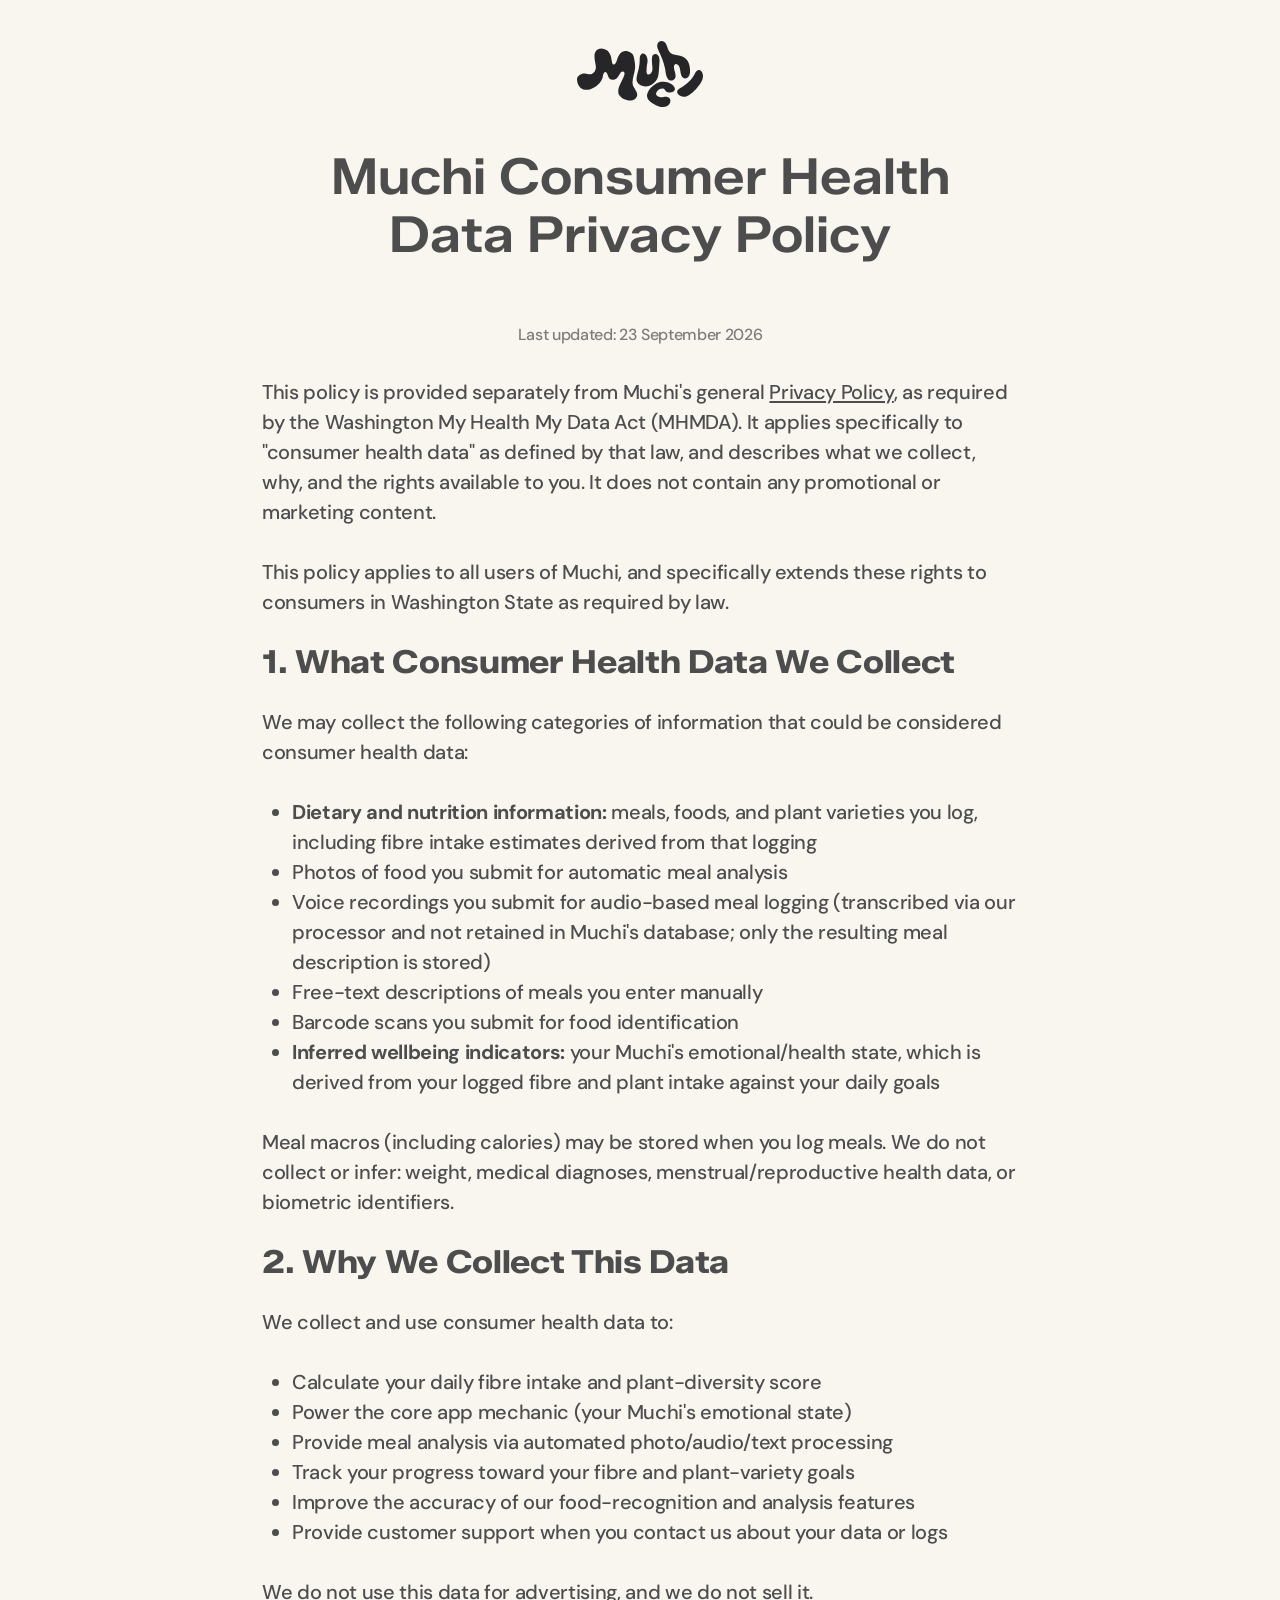
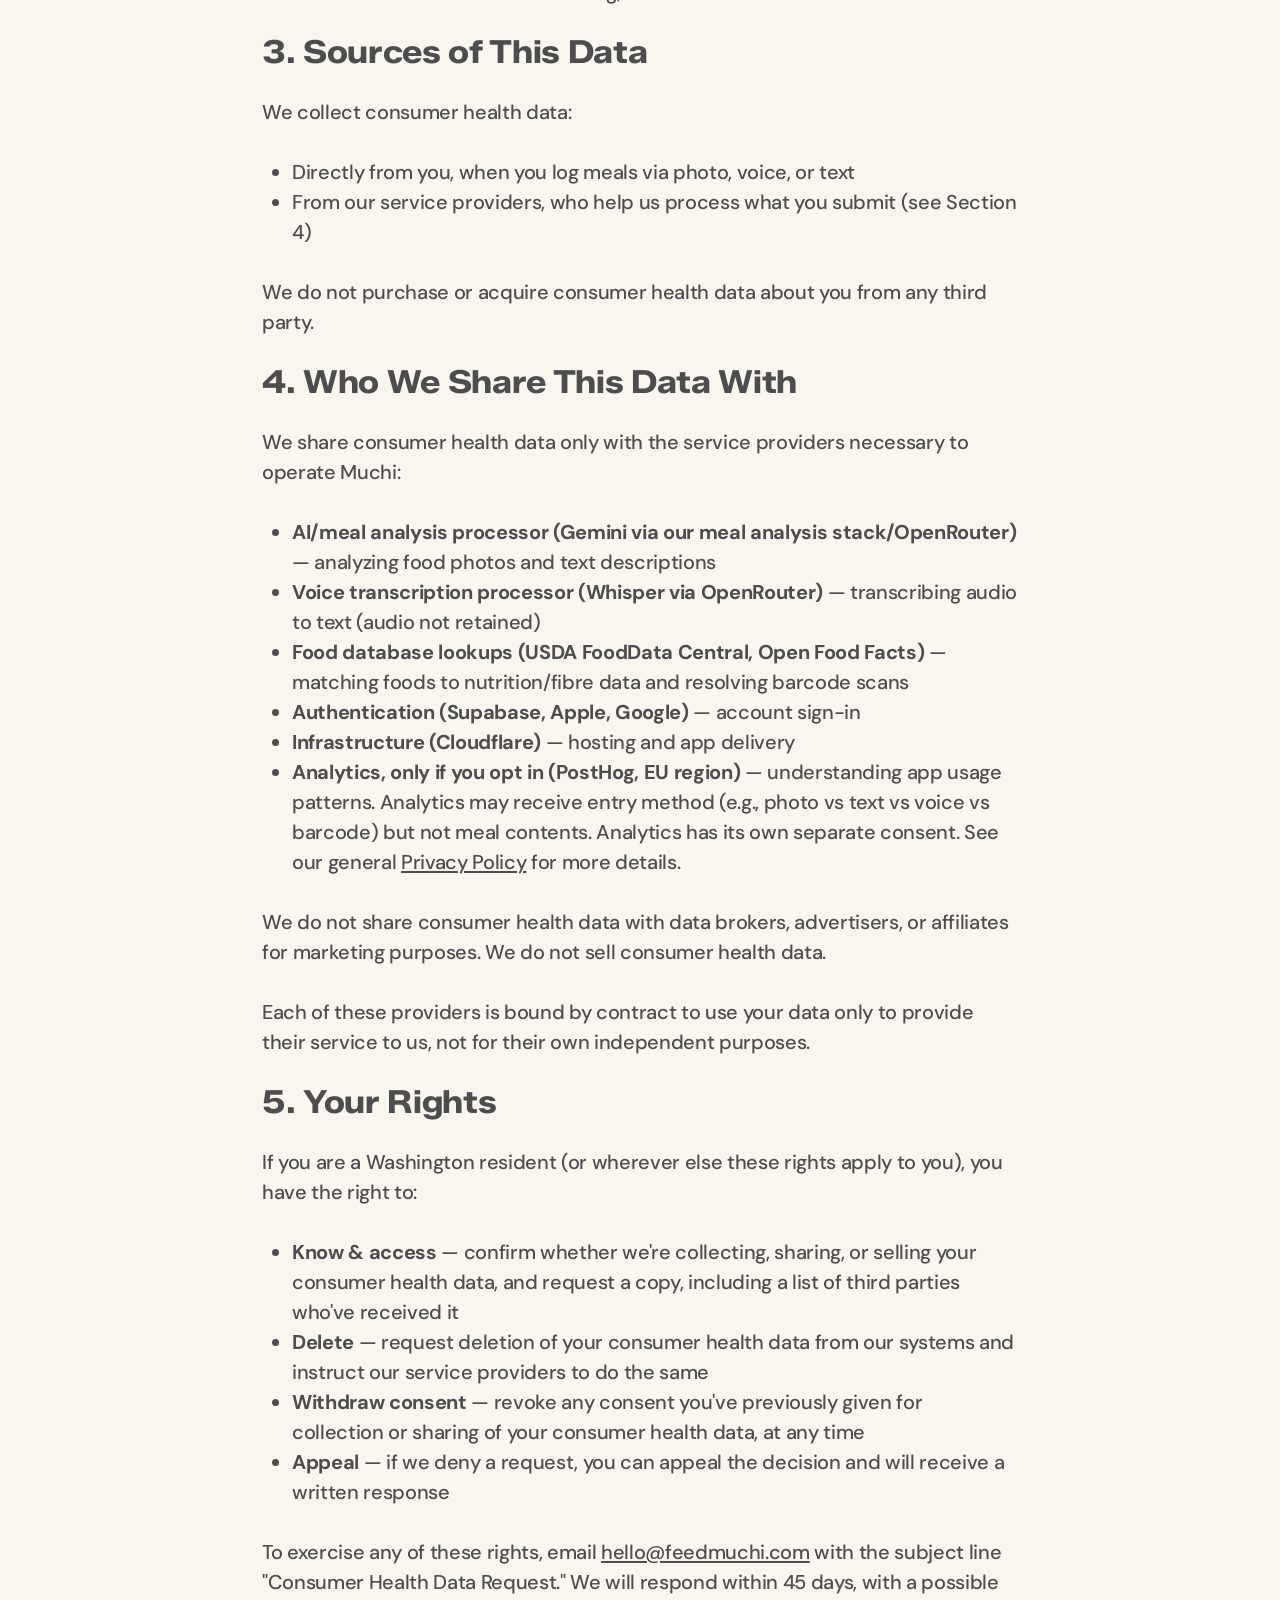
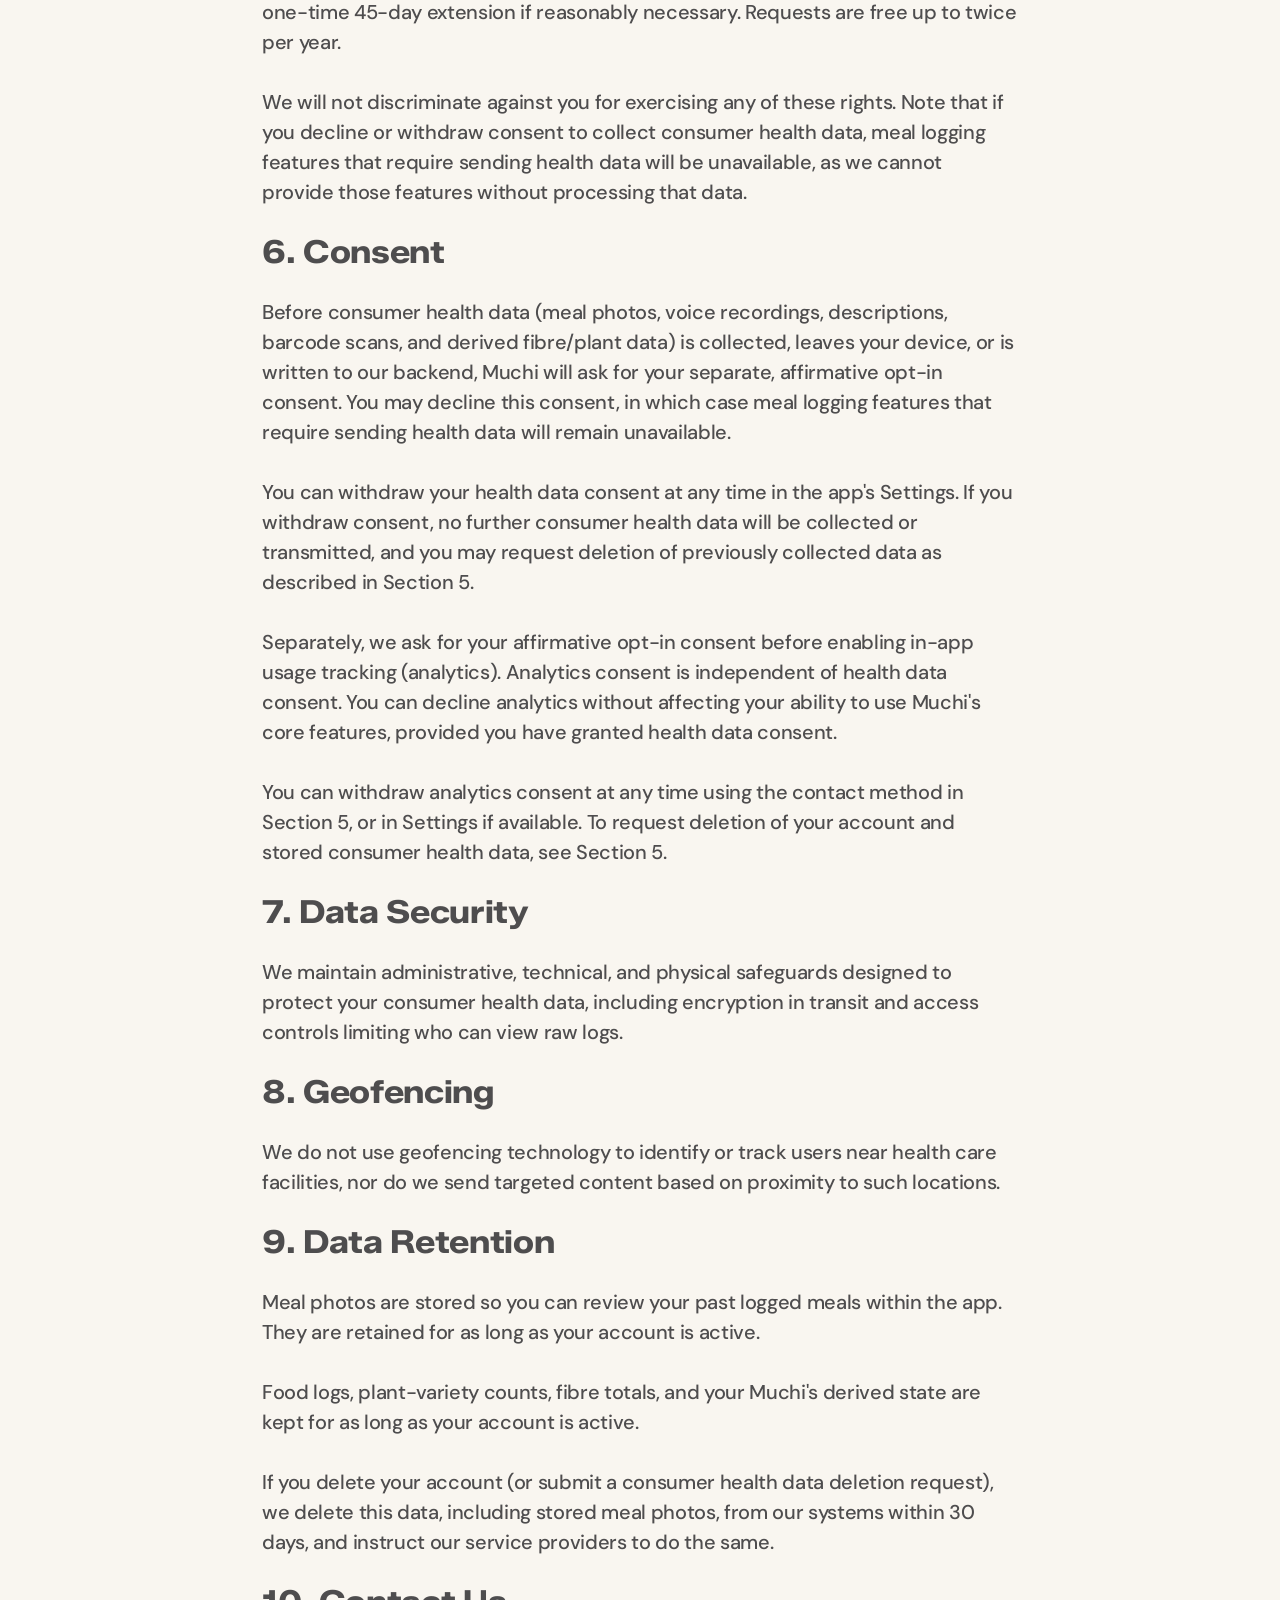
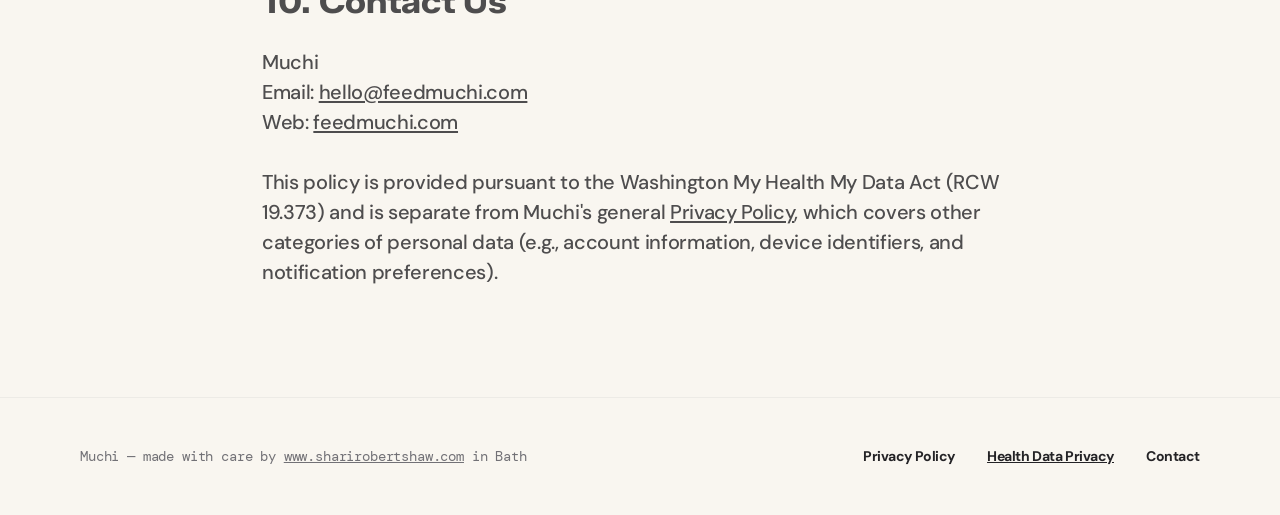
==== commit e38e1a88: "Update Consumer Health Data Privacy Policy for opt-in consent model - Rewrite Section 6 to require s" ====
--- a/consumer-health-data/index.html
+++ b/consumer-health-data/index.html
@@ -40,7 +40,7 @@
         <h1 class="privacy-title">Muchi Consumer Health Data Privacy Policy</h1>
 
         <div class="privacy-body">
-          <p class="privacy-meta">Last updated: 7 August 2026</p>
+          <p class="privacy-meta">Last updated: 23 September 2026</p>
 
           <p>
             This policy is provided separately from Muchi's general
@@ -62,18 +62,19 @@
             </li>
             <li>Photos of food you submit for automatic meal analysis</li>
             <li>
-              Voice recordings you submit for audio-based meal logging (if applicable — transcribed and then processed;
-              see retention note below)
+              Voice recordings you submit for audio-based meal logging (transcribed via our processor and not retained 
+              in Muchi's database; only the resulting meal description is stored)
             </li>
             <li>Free-text descriptions of meals you enter manually</li>
+            <li>Barcode scans you submit for food identification</li>
             <li>
               <strong>Inferred wellbeing indicators:</strong> your Muchi's emotional/health state, which is derived from
               your logged fibre and plant intake against your daily goals
             </li>
           </ul>
           <p>
-            We do not collect or infer: weight, calorie counts, medical diagnoses, menstrual/reproductive health data,
-            or biometric identifiers.
+            Meal macros (including calories) may be stored when you log meals. We do not collect or infer: weight, 
+            medical diagnoses, menstrual/reproductive health data, or biometric identifiers.
           </p>
 
           <h2 class="privacy-heading-lg">2. Why We Collect This Data</h2>
@@ -100,17 +101,23 @@
           <p>We share consumer health data only with the service providers necessary to operate Muchi:</p>
           <ul>
             <li>
-              <strong>AI/meal analysis processor (OpenRouter → Gemini 2.5 Flash)</strong> — analyzing food photos,
-              audio, and descriptions
+              <strong>AI/meal analysis processor (Gemini via our meal analysis stack/OpenRouter)</strong> — analyzing food photos 
+              and text descriptions
+            </li>
+            <li>
+              <strong>Voice transcription processor (Whisper via OpenRouter)</strong> — transcribing audio to text (audio 
+              not retained)
             </li>
             <li>
               <strong>Food database lookups (USDA FoodData Central, Open Food Facts)</strong> — matching foods to
-              nutrition/fibre data
+              nutrition/fibre data and resolving barcode scans
             </li>
             <li><strong>Authentication (Supabase, Apple, Google)</strong> — account sign-in</li>
             <li><strong>Infrastructure (Cloudflare)</strong> — hosting and app delivery</li>
             <li>
-              <strong>Analytics, only if you opt in (PostHog, EU region)</strong> — understanding app usage patterns
+              <strong>Analytics, only if you opt in (PostHog, EU region)</strong> — understanding app usage patterns. 
+              Analytics may receive entry method (e.g., photo vs text vs voice vs barcode) but not meal contents. Analytics 
+              has its own separate consent. See our general <a href="../privacy/">Privacy Policy</a> for more details.
             </li>
           </ul>
           <p>
@@ -151,23 +158,31 @@
             one-time 45-day extension if reasonably necessary. Requests are free up to twice per year.
           </p>
           <p>
-            We will not discriminate against you (e.g., by degrading app functionality) for exercising any of these
-            rights.
+            We will not discriminate against you for exercising any of these rights. Note that if you decline or withdraw 
+            consent to collect consumer health data, meal logging features that require sending health data will be 
+            unavailable, as we cannot provide those features without processing that data.
           </p>
 
           <h2 class="privacy-heading-lg">6. Consent</h2>
           <p>
-            When you create a Muchi account and log meals, the consumer health data described in Section 1 (meal photos,
-            voice recordings, descriptions, and derived fibre/plant data) is collected and stored automatically as part
-            of providing you the core Muchi service.
+            Before consumer health data (meal photos, voice recordings, descriptions, barcode scans, and derived fibre/plant 
+            data) is collected, leaves your device, or is written to our backend, Muchi will ask for your separate, 
+            affirmative opt-in consent. You may decline this consent, in which case meal logging features that require 
+            sending health data will remain unavailable.
+          </p>
+          <p>
+            You can withdraw your health data consent at any time in the app's Settings. If you withdraw consent, 
+            no further consumer health data will be collected or transmitted, and you may request deletion of previously 
+            collected data as described in Section 5.
           </p>
           <p>
             Separately, we ask for your affirmative opt-in consent before enabling in-app usage tracking (analytics).
-            You can decline this without affecting your ability to use Muchi's core features.
-          </p>
-          <p>
-            You can withdraw analytics consent at any time using the contact method in Section 5. To request deletion of
-            your account and stored consumer health data, see Section 5.
+            Analytics consent is independent of health data consent. You can decline analytics without affecting your 
+            ability to use Muchi's core features, provided you have granted health data consent.
+          </p>
+          <p>
+            You can withdraw analytics consent at any time using the contact method in Section 5, or in Settings if 
+            available. To request deletion of your account and stored consumer health data, see Section 5.
           </p>
 
           <h2 class="privacy-heading-lg">7. Data Security</h2>
--- a/styles.css
+++ b/styles.css
@@ -18,6 +18,12 @@
   box-sizing: border-box;
 }
 
+html {
+  scroll-behavior: smooth;
+  -webkit-text-size-adjust: 100%;
+  text-size-adjust: 100%;
+}
+
 html,
 body {
   margin: 0;
@@ -74,7 +80,7 @@
   position: absolute;
   right: 32px;
   top: 16px;
-  width: 215px;
+  width: 148px;
   height: 56px;
   border: 0;
   border-radius: 32px;
@@ -136,12 +142,12 @@
 
 .hero {
   position: relative;
-  min-height: 865px;
-  padding: 0 64px;
+  min-height: 940px;
+  padding: 112px 120px 72px;
   display: flex;
   align-items: center;
   justify-content: space-between;
-  gap: 0;
+  gap: 40px;
   background: var(--cream);
   overflow: visible;
   z-index: 1;
@@ -163,7 +169,7 @@
   font-family: var(--heading-font);
   font-weight: 600;
   font-size: 72px;
-  line-height: 1.08;
+  line-height: 80px;
   letter-spacing: 0;
 }
 
@@ -229,6 +235,30 @@
   flex-direction: column;
   align-items: flex-start;
   gap: 16px;
+}
+
+.store-badge {
+  display: inline-flex;
+  width: 182px;
+  height: 54px;
+  text-decoration: none;
+  opacity: 0;
+}
+
+.store-badge img {
+  display: block;
+  width: 182px;
+  height: 54px;
+  object-fit: contain;
+}
+
+.store-badge:hover,
+.store-badge:focus-visible {
+  cursor: url("images/cursor-microbiome.png") 32 29, pointer;
+}
+
+.signup .store-badge {
+  opacity: 1;
 }
 
 .cta-btn {
@@ -298,6 +328,14 @@
 }
 
 @media (prefers-reduced-motion: reduce) {
+  html {
+    scroll-behavior: auto;
+  }
+
+  .store-badge {
+    opacity: 1;
+  }
+
   .muchi-btn-label::before,
   .muchi-btn-label::after {
     transition: none;
@@ -317,38 +355,44 @@
   }
 }
 
-.footnote {
-  margin: 0;
-  width: 342px;
-  color: var(--text-muted);
-  font-family: var(--mono-font);
-  font-size: 14px;
-  line-height: 21px;
-  text-align: center;
-  opacity: 0;
-}
-
 .hero-art {
   position: relative;
-  width: 586px;
-  height: 385px;
-  flex: 0 0 auto;
-  margin-left: -72px;
+  width: 440px;
+  flex: 0 0 440px;
+  margin-left: 0;
+  margin-right: 36px;
   z-index: 1;
-}
-
-@media (max-width: 1480px) {
+  display: flex;
+  justify-content: flex-end;
+  align-items: center;
+  overflow: visible;
+}
+
+@media (max-width: 1320px) {
   .hero {
-    padding: 0 48px;
-  }
-
-  .headline {
-    font-size: clamp(46px, 5.1vw, 74px);
+    padding: 112px 80px 72px;
   }
 
   .hero-art {
-    margin-left: -36px;
-  }
+    width: 380px;
+    flex-basis: 380px;
+    margin-left: 0;
+  }
+}
+
+.hero-device {
+  display: block;
+  position: relative;
+  z-index: 1;
+  width: auto;
+  max-width: 440px;
+  height: auto;
+  max-height: min(900px, calc(100vh - 160px));
+  object-fit: contain;
+  object-position: top center;
+  opacity: 0;
+  transform: translateX(28px);
+  filter: drop-shadow(0 4px 12px rgba(45, 45, 45, 0.4));
 }
 
 .muchi {
@@ -363,30 +407,37 @@
 
 .creature {
   position: absolute;
+  z-index: 2;
+  height: auto;
   opacity: 0;
   transform: scale(0.7);
   will-change: transform, opacity;
-}
-
+  pointer-events: none;
+}
+
+/* left: green + orange */
 .c1 {
-  left: 34px;
-  top: 36px;
-  width: 26.5px;
-}
+  left: -6%;
+  top: 18%;
+  width: 38px;
+}
+.c3 {
+  left: -8%;
+  top: 68%;
+  width: 46px;
+}
+/* right: green + orange */
 .c2 {
-  left: 481px;
-  top: 118px;
-  width: 29.208px;
-}
-.c3 {
-  left: 370px;
-  top: 6px;
-  width: 29.208px;
+  left: auto;
+  right: -5%;
+  top: 12%;
+  width: 40px;
 }
 .c4 {
-  left: 10px;
-  top: 170px;
-  width: 47.03px;
+  left: auto;
+  right: -14%;
+  top: 52%;
+  width: 56px;
 }
 
 .how-it-works {
@@ -891,10 +942,14 @@
   display: flex;
   flex-direction: column;
   align-items: center;
-  gap: 39.5px;
+  gap: 24px;
   padding: 64px;
   border-radius: 40px;
   width: 100%;
+}
+
+#download {
+  scroll-margin-top: 88px;
 }
 
 .signup-title {
@@ -1146,11 +1201,13 @@
 }
 
 .privacy-body p,
-.privacy-body ul {
+.privacy-body ul,
+.privacy-body ol {
   margin: 0 0 30px;
 }
 
-.privacy-body ul {
+.privacy-body ul,
+.privacy-body ol {
   padding-left: 1.5em;
 }
 
@@ -1269,17 +1326,26 @@
     flex-direction: column-reverse;
     align-items: flex-start;
     gap: 40px;
+    overflow: visible;
   }
 
   .headline {
-    font-size: 64px;
+    font-size: 56px;
+    line-height: 64px;
   }
 
   .hero-art {
+    width: min(340px, 72vw);
+    flex: 0 0 auto;
     align-self: center;
-    transform-origin: top center;
-    transform: scale(0.92);
+    transform: none;
     margin-left: 0;
+    margin-right: 0;
+  }
+
+  .hero-device {
+    width: 100%;
+    max-height: none;
   }
 
   .how-it-works {
@@ -1497,7 +1563,7 @@
   .site-nav-btn {
     right: 16px;
     top: 18px;
-    width: 156px;
+    width: 118px;
     height: 44px;
     font-size: 13px;
     line-height: 24px;
@@ -1515,7 +1581,8 @@
   }
 
   .headline {
-    font-size: 48px;
+    font-size: 40px;
+    line-height: 44px;
   }
 
   .subtext {
@@ -1528,18 +1595,18 @@
     width: min(342px, calc(100vw - 40px));
   }
 
-  .footnote {
-    width: min(342px, calc(100vw - 40px));
-    margin-left: 0;
-    padding-bottom: 80px;
-    text-align: center;
-  }
-
   .hero-art {
-    width: min(586px, 100%);
+    width: min(280px, 72vw);
+    flex: 0 0 auto;
     height: auto;
-    aspect-ratio: 586 / 385;
+    aspect-ratio: auto;
     transform: none;
+  }
+
+  .hero-device {
+    width: 100%;
+    height: auto;
+    max-height: none;
   }
 
   .muchi {
@@ -1548,28 +1615,30 @@
   }
 
   .c1 {
-    left: 5.88%;
-    top: 9.35%;
-    width: 4.52%;
-    min-width: 22px;
+    left: -5%;
+    top: 16%;
+    width: 10%;
+    min-width: 30px;
+  }
+  .c3 {
+    left: -7%;
+    top: 66%;
+    width: 12%;
+    min-width: 34px;
   }
   .c2 {
-    left: 83.38%;
-    top: 30.38%;
-    width: 4.98%;
-    min-width: 24px;
-  }
-  .c3 {
-    left: 63.17%;
-    top: 1.56%;
-    width: 4.98%;
-    min-width: 24px;
+    left: auto;
+    right: -4%;
+    top: 10%;
+    width: 11%;
+    min-width: 32px;
   }
   .c4 {
-    left: 1.79%;
-    top: 44.02%;
-    width: 8.03%;
-    min-width: 34px;
+    left: auto;
+    right: -12%;
+    top: 50%;
+    width: 14%;
+    min-width: 42px;
   }
 
   .how-it-works {
@@ -1740,21 +1809,15 @@
   }
 
   .cta-stack {
-    align-items: center;
+    align-items: flex-start;
     align-self: stretch;
     width: 100%;
+    padding-bottom: 80px;
   }
 
   .cta-btn {
     width: 100%;
     max-width: none;
-  }
-
-  .footnote {
-    width: 100%;
-    max-width: none;
-    margin-left: 0;
-    text-align: center;
   }
 
   .site-footer {
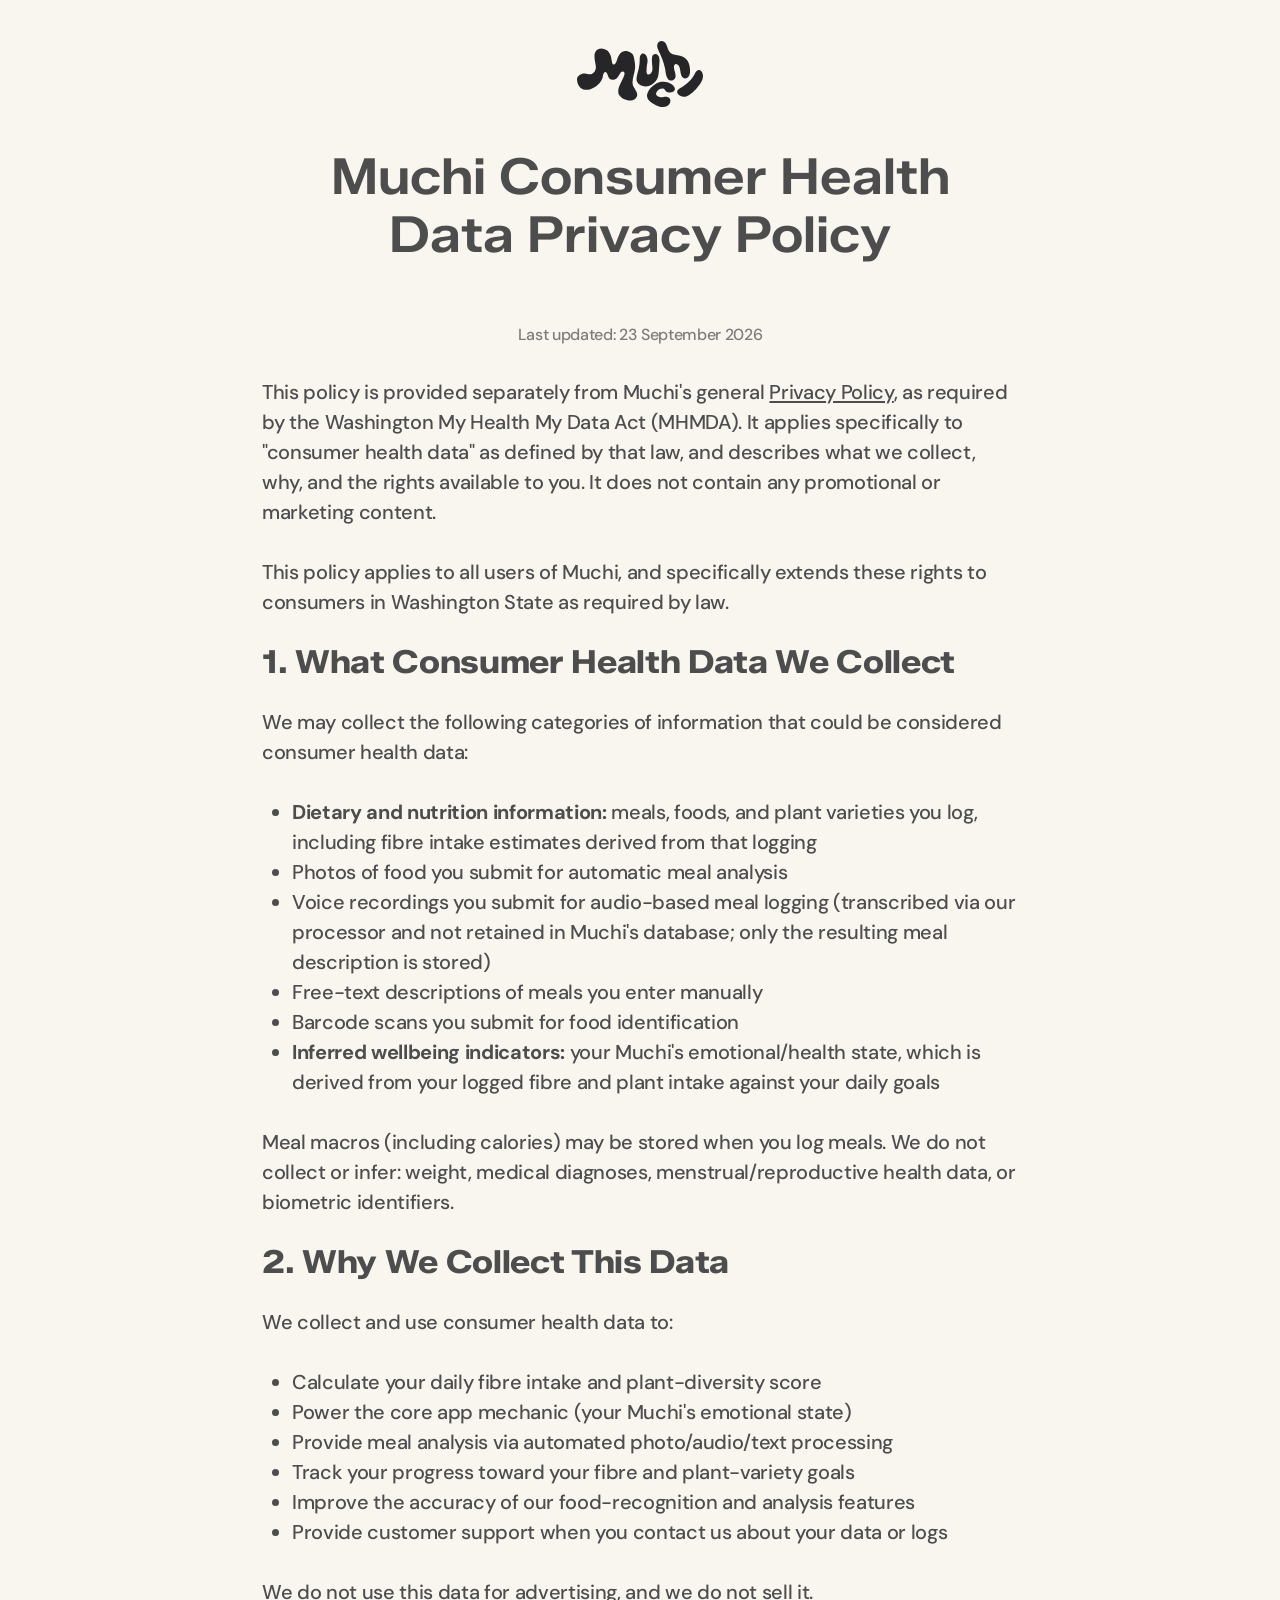
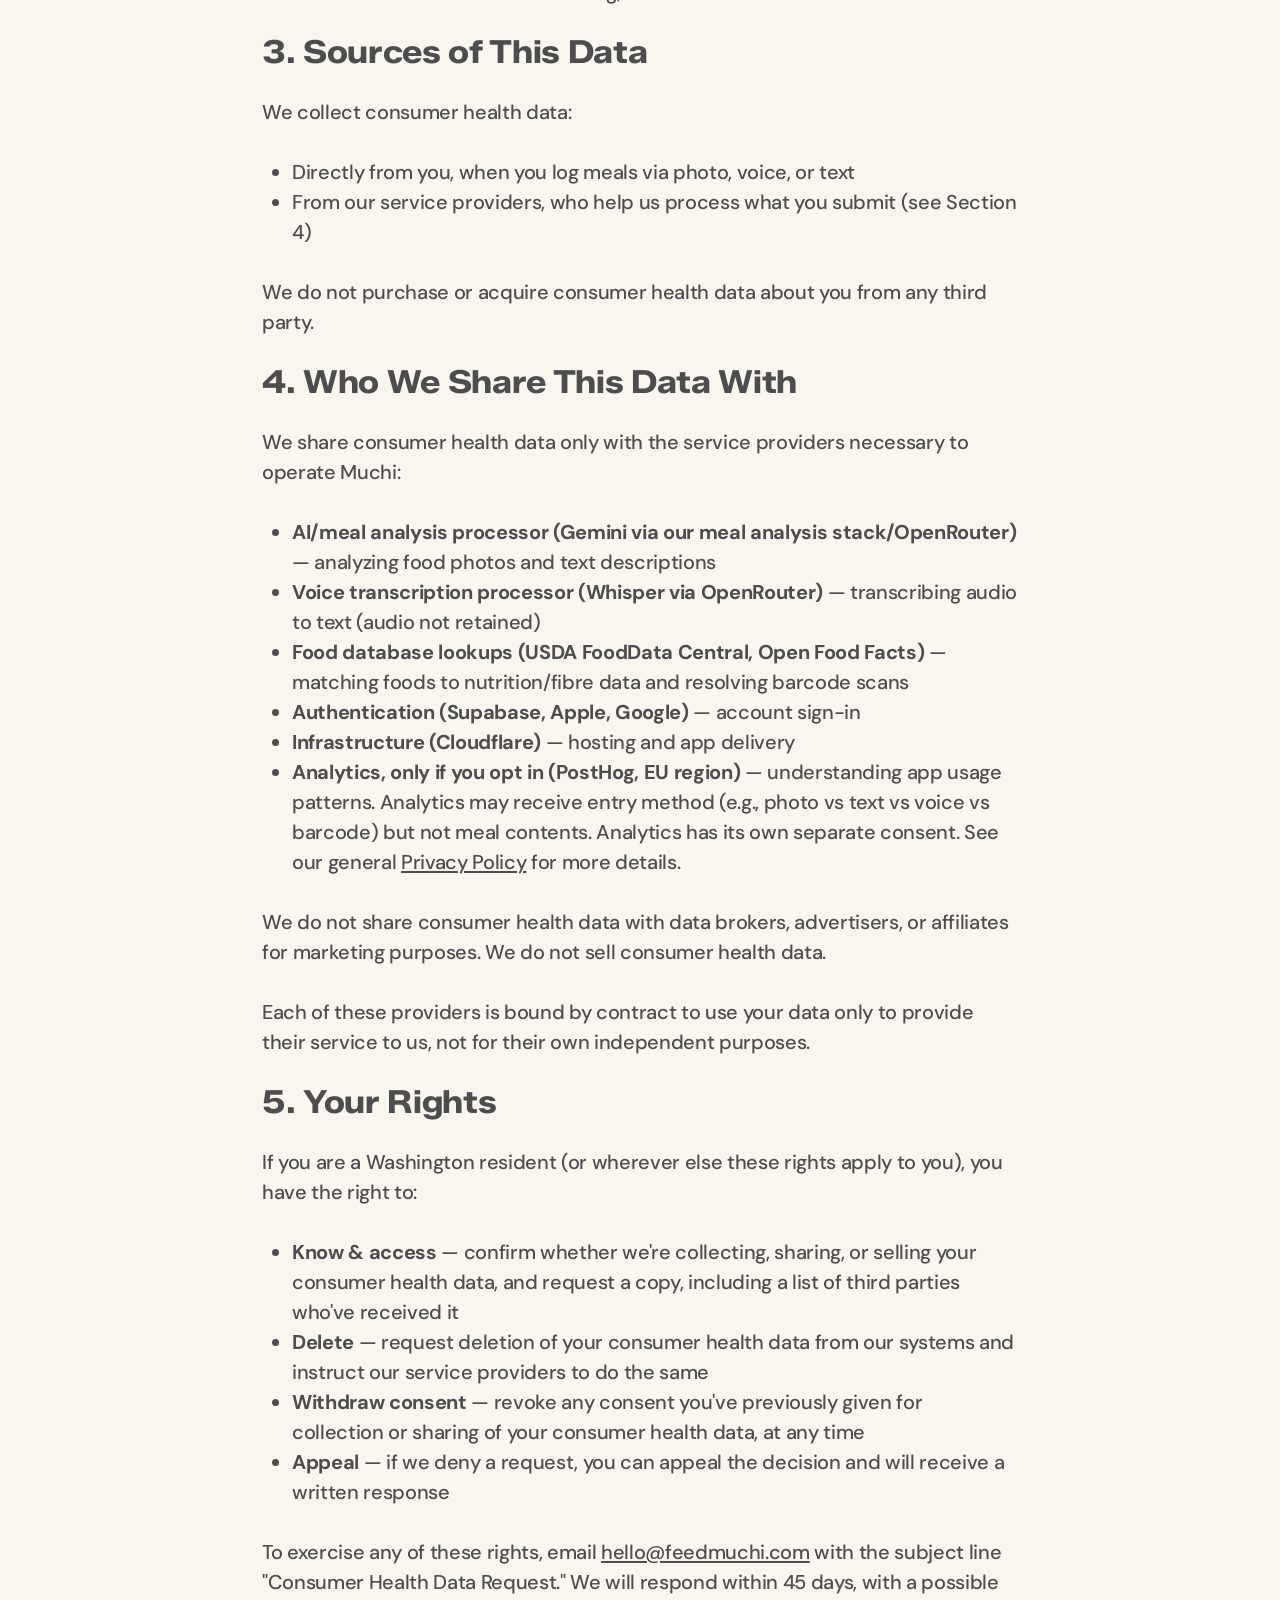
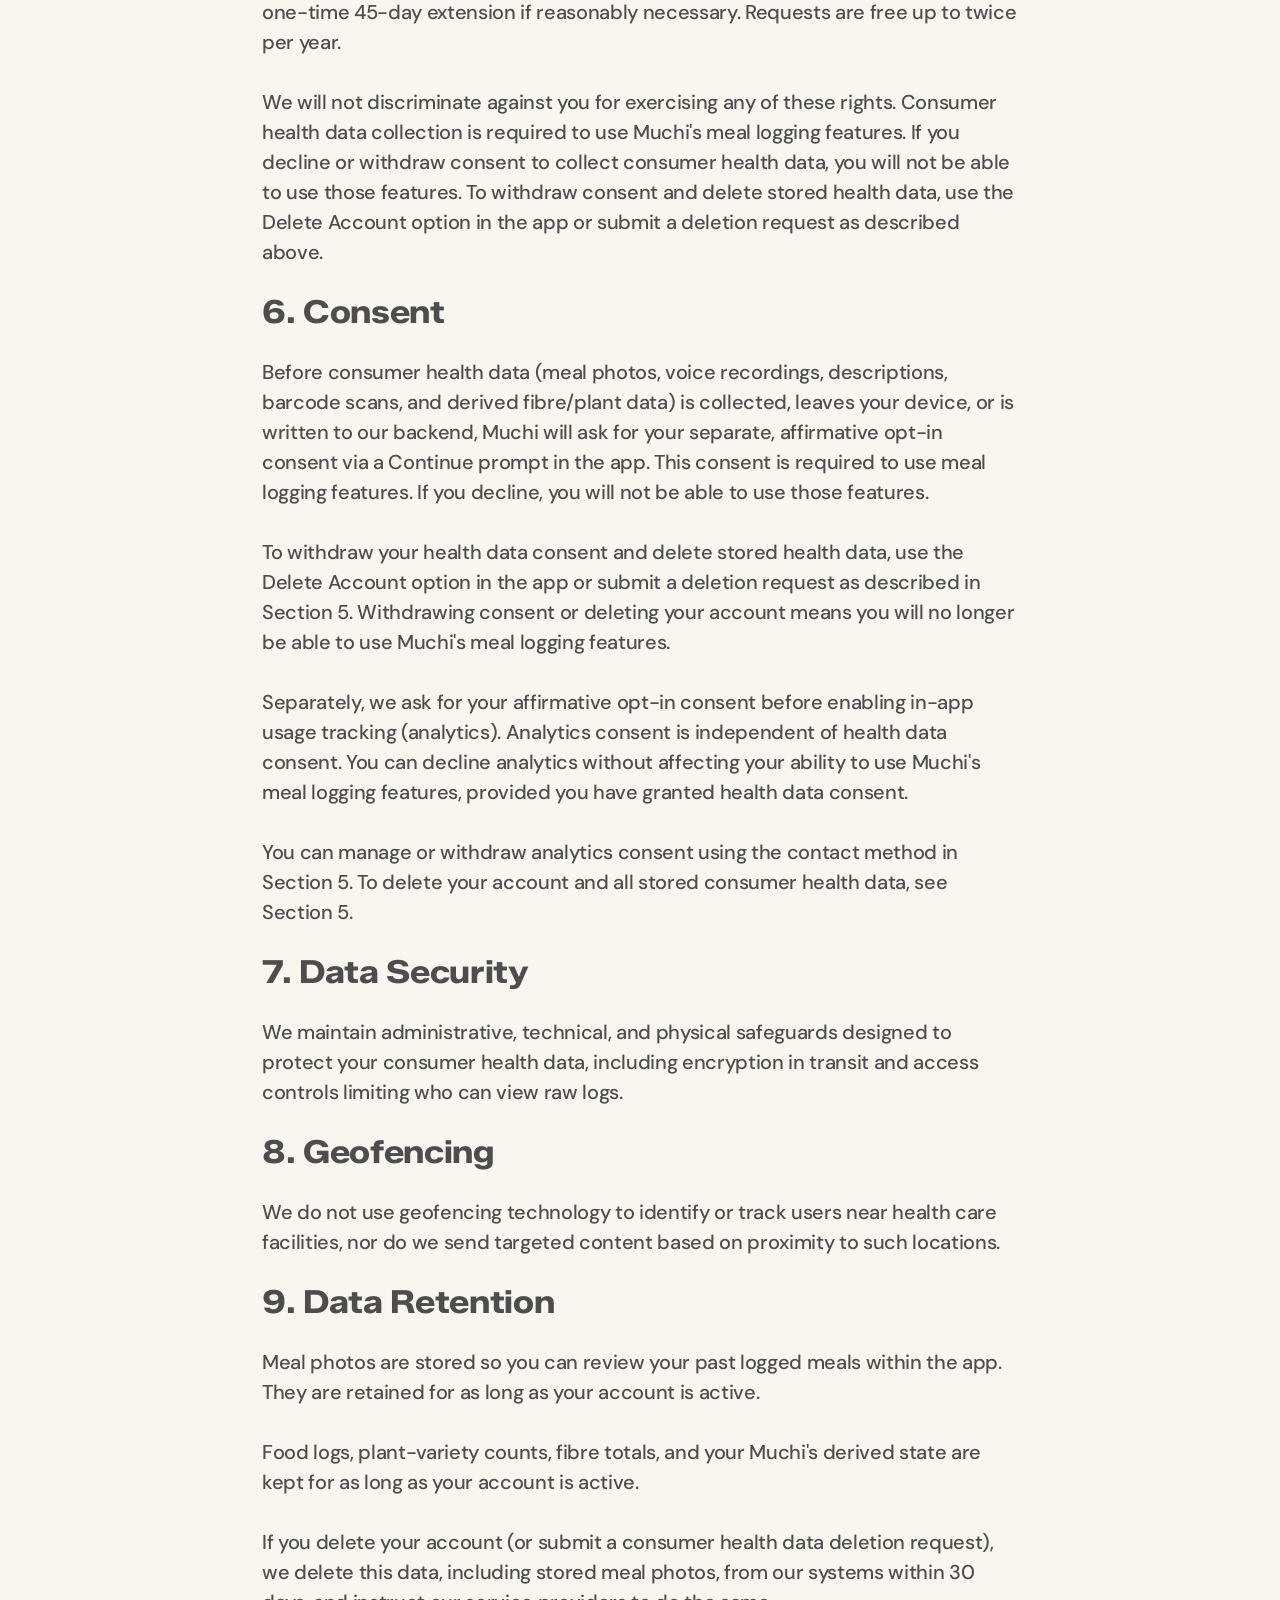
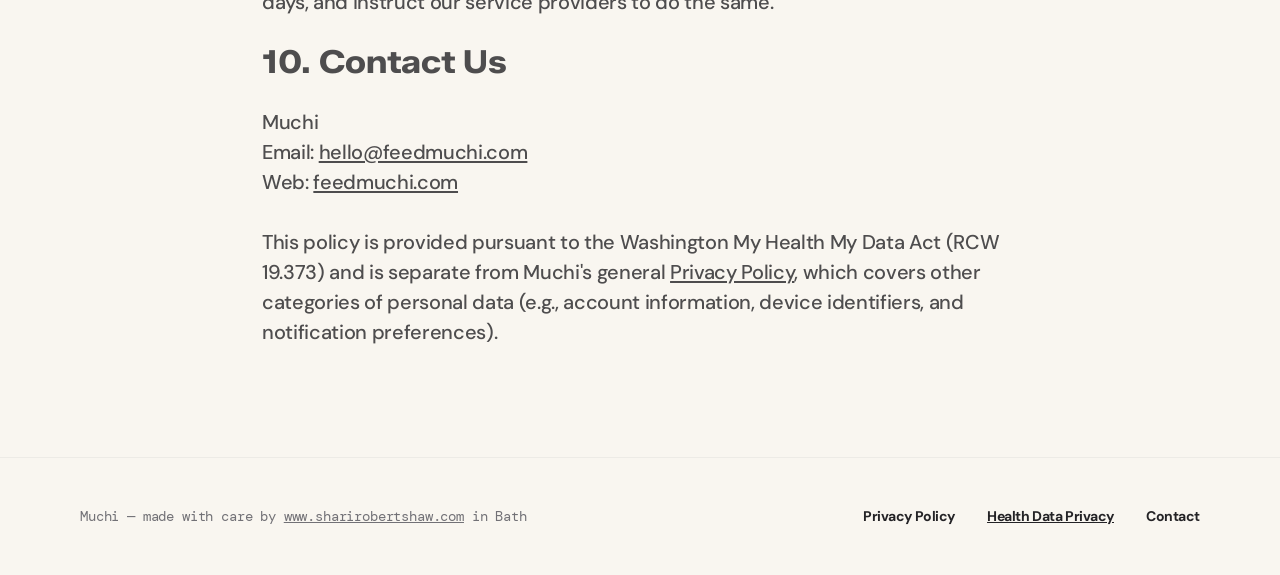
==== commit 40f5b145: "Align policy with slimmed consent model (delete-account withdrawal) - §6: Clarify health data consen" ====
--- a/consumer-health-data/index.html
+++ b/consumer-health-data/index.html
@@ -158,31 +158,32 @@
             one-time 45-day extension if reasonably necessary. Requests are free up to twice per year.
           </p>
           <p>
-            We will not discriminate against you for exercising any of these rights. Note that if you decline or withdraw 
-            consent to collect consumer health data, meal logging features that require sending health data will be 
-            unavailable, as we cannot provide those features without processing that data.
+            We will not discriminate against you for exercising any of these rights. Consumer health data collection is 
+            required to use Muchi's meal logging features. If you decline or withdraw consent to collect consumer health 
+            data, you will not be able to use those features. To withdraw consent and delete stored health data, use the 
+            Delete Account option in the app or submit a deletion request as described above.
           </p>
 
           <h2 class="privacy-heading-lg">6. Consent</h2>
           <p>
             Before consumer health data (meal photos, voice recordings, descriptions, barcode scans, and derived fibre/plant 
             data) is collected, leaves your device, or is written to our backend, Muchi will ask for your separate, 
-            affirmative opt-in consent. You may decline this consent, in which case meal logging features that require 
-            sending health data will remain unavailable.
-          </p>
-          <p>
-            You can withdraw your health data consent at any time in the app's Settings. If you withdraw consent, 
-            no further consumer health data will be collected or transmitted, and you may request deletion of previously 
-            collected data as described in Section 5.
+            affirmative opt-in consent via a Continue prompt in the app. This consent is required to use meal logging 
+            features. If you decline, you will not be able to use those features.
+          </p>
+          <p>
+            To withdraw your health data consent and delete stored health data, use the Delete Account option in the app 
+            or submit a deletion request as described in Section 5. Withdrawing consent or deleting your account means 
+            you will no longer be able to use Muchi's meal logging features.
           </p>
           <p>
             Separately, we ask for your affirmative opt-in consent before enabling in-app usage tracking (analytics).
             Analytics consent is independent of health data consent. You can decline analytics without affecting your 
-            ability to use Muchi's core features, provided you have granted health data consent.
-          </p>
-          <p>
-            You can withdraw analytics consent at any time using the contact method in Section 5, or in Settings if 
-            available. To request deletion of your account and stored consumer health data, see Section 5.
+            ability to use Muchi's meal logging features, provided you have granted health data consent.
+          </p>
+          <p>
+            You can manage or withdraw analytics consent using the contact method in Section 5. To delete your account 
+            and all stored consumer health data, see Section 5.
           </p>
 
           <h2 class="privacy-heading-lg">7. Data Security</h2>
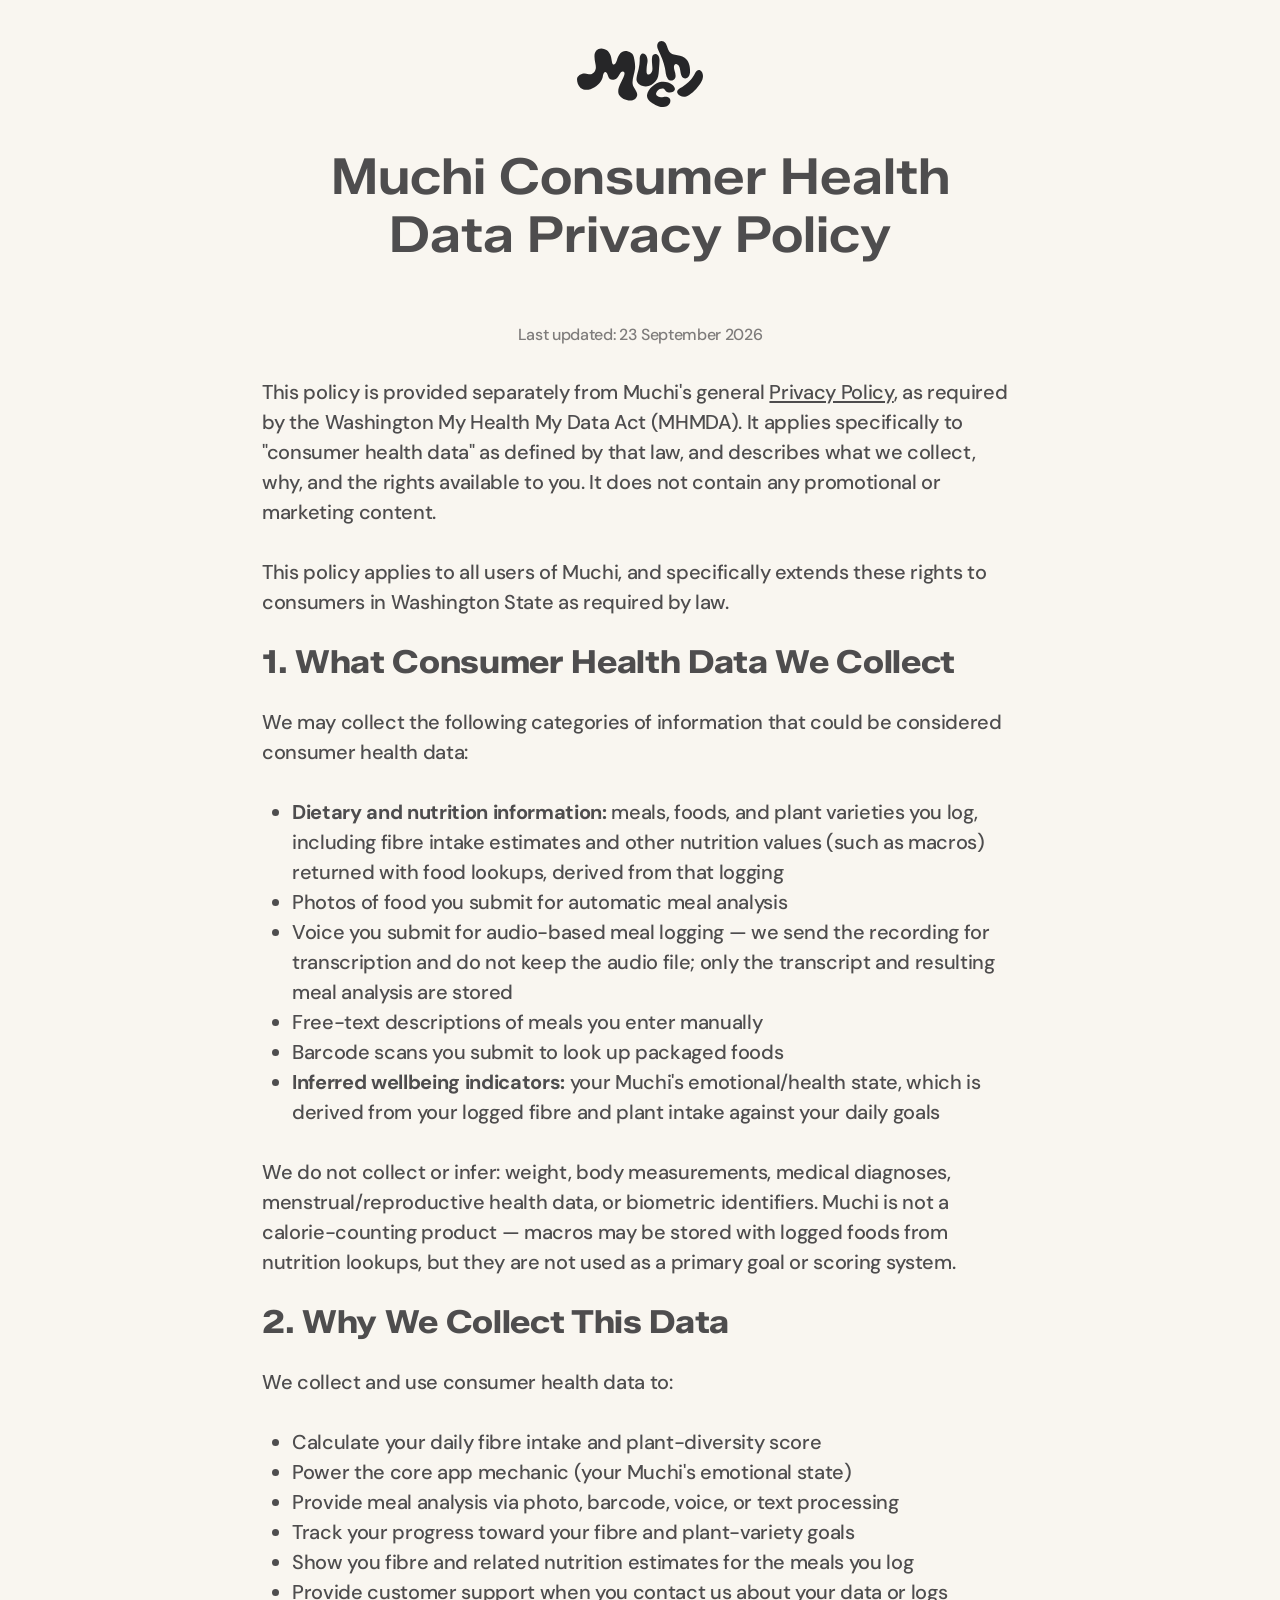
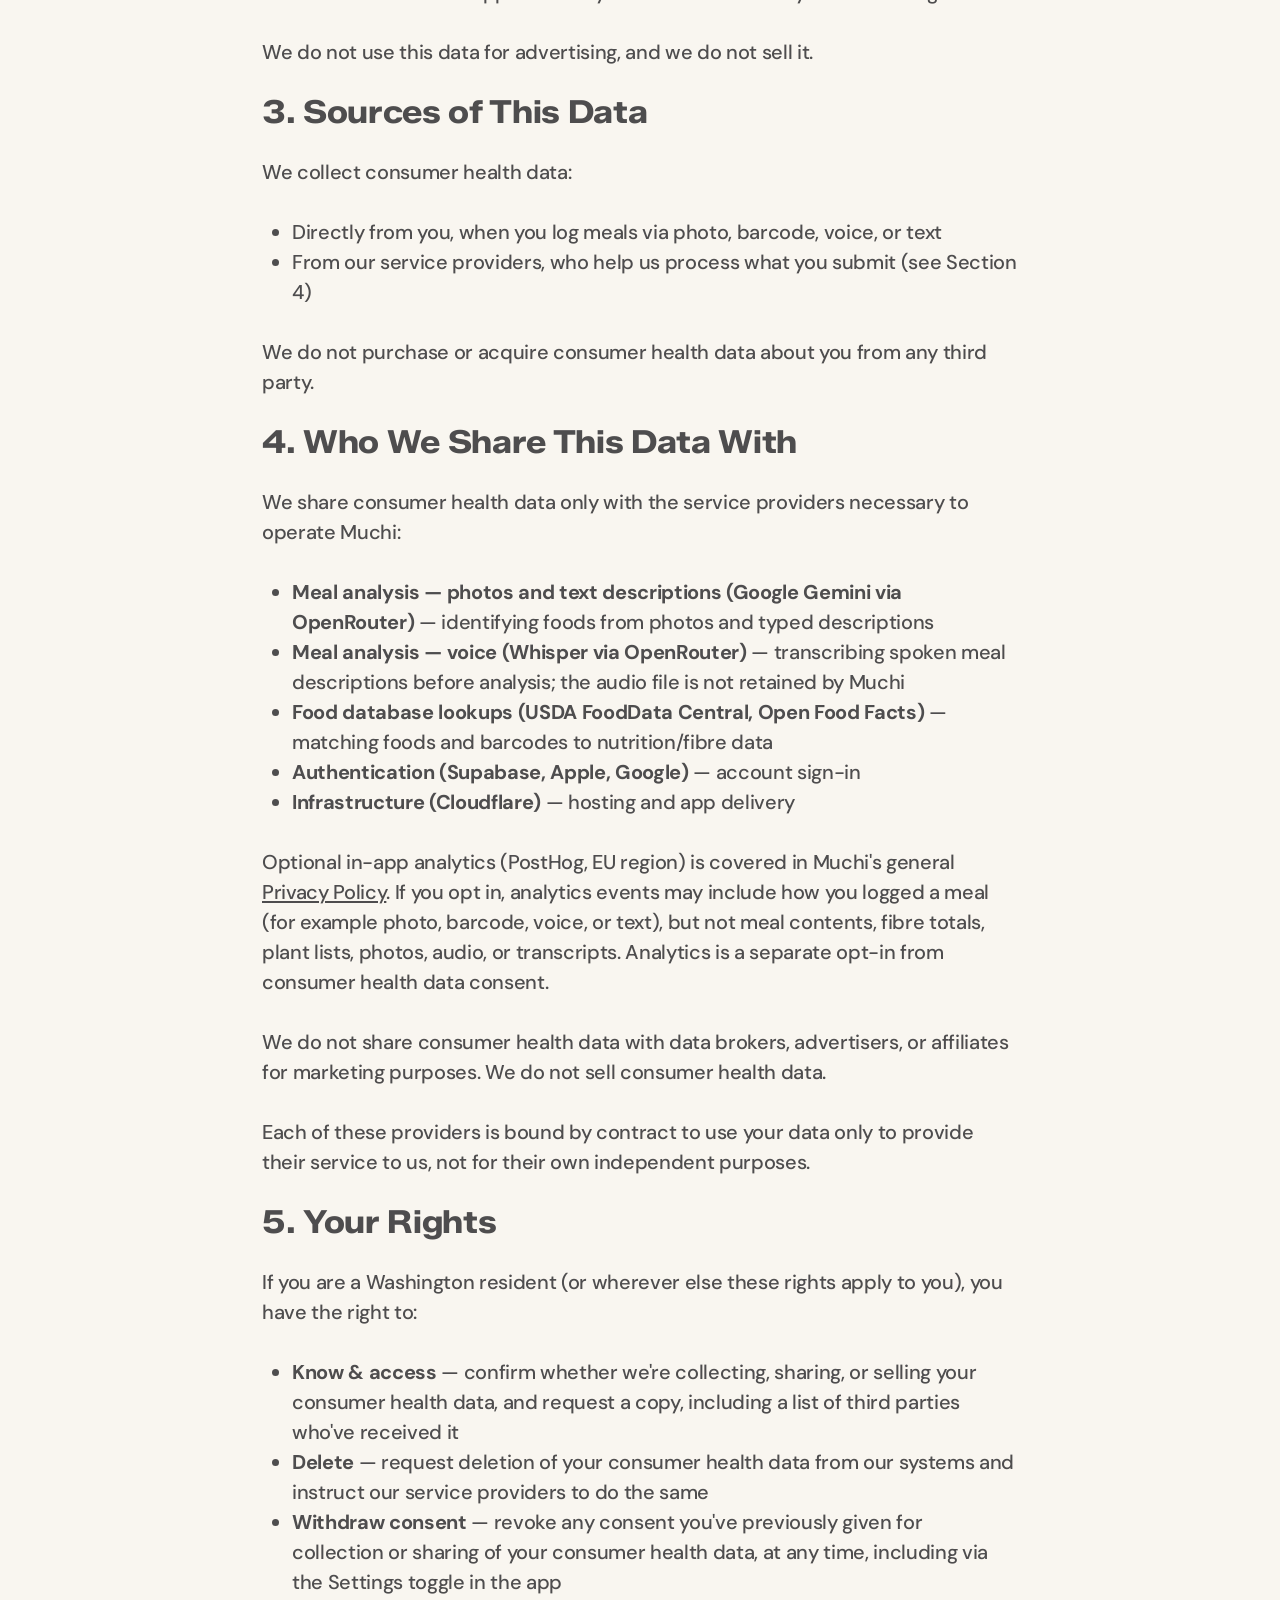
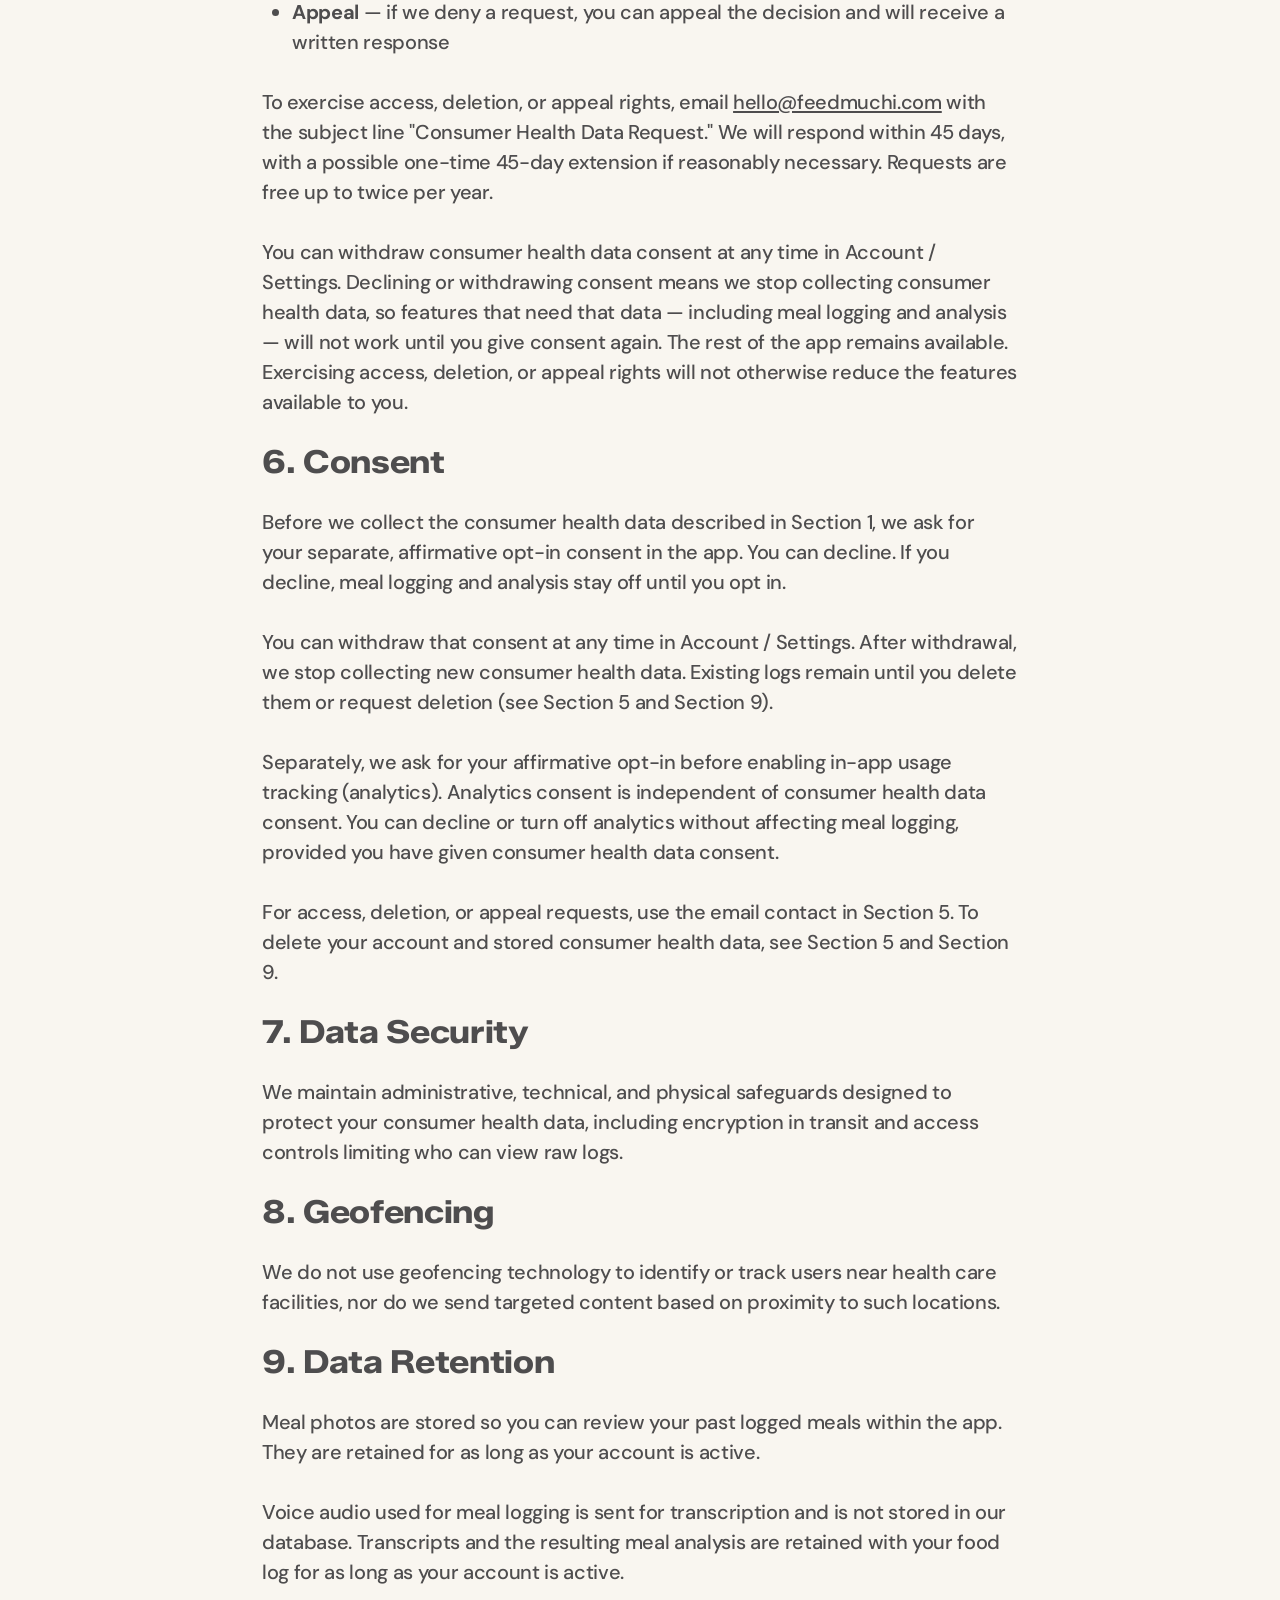
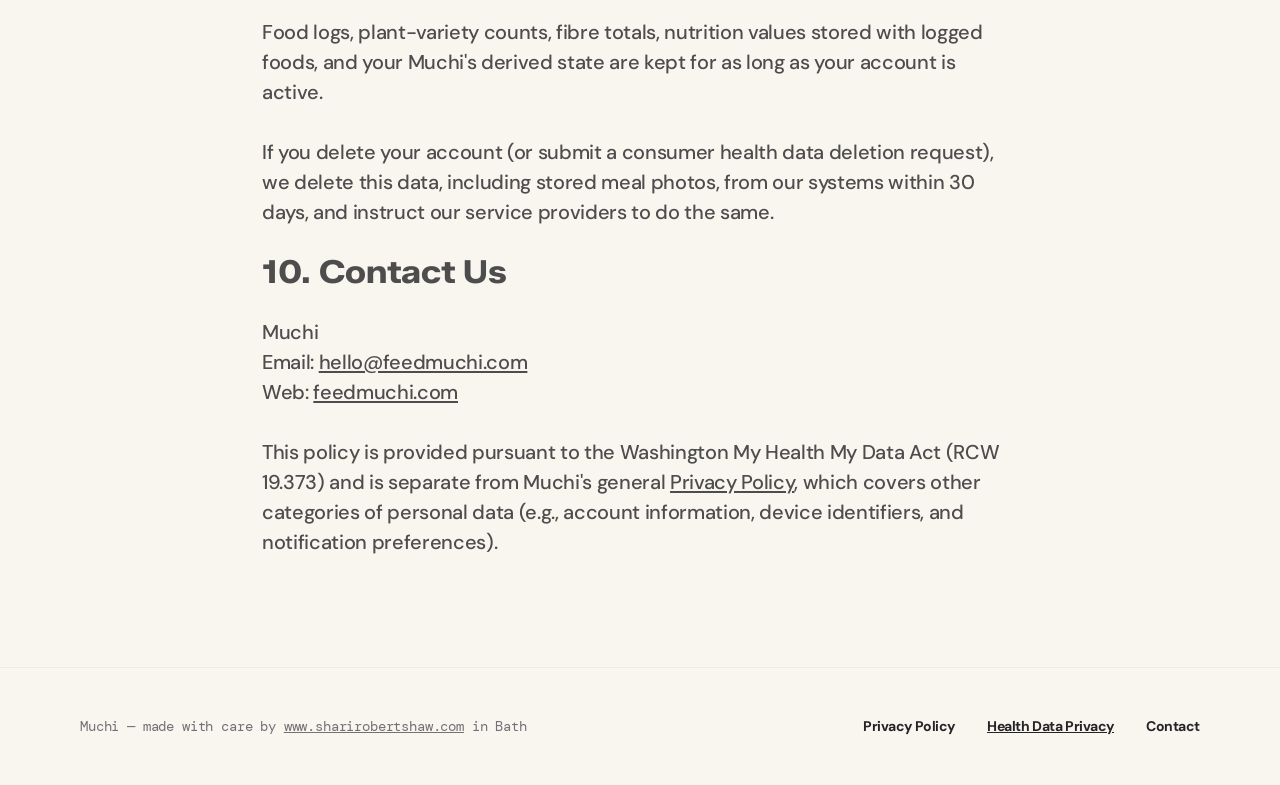
==== commit b43df7f8: "Add email confirm redirect page and update health data policy. Ship the Figma-matched /auth/confirm " ====
--- a/consumer-health-data/index.html
+++ b/consumer-health-data/index.html
@@ -58,23 +58,25 @@
           <ul>
             <li>
               <strong>Dietary and nutrition information:</strong> meals, foods, and plant varieties you log, including
-              fibre intake estimates derived from that logging
+              fibre intake estimates and other nutrition values (such as macros) returned with food lookups, derived from
+              that logging
             </li>
             <li>Photos of food you submit for automatic meal analysis</li>
             <li>
-              Voice recordings you submit for audio-based meal logging (transcribed via our processor and not retained 
-              in Muchi's database; only the resulting meal description is stored)
+              Voice you submit for audio-based meal logging — we send the recording for transcription and do not keep
+              the audio file; only the transcript and resulting meal analysis are stored
             </li>
             <li>Free-text descriptions of meals you enter manually</li>
-            <li>Barcode scans you submit for food identification</li>
+            <li>Barcode scans you submit to look up packaged foods</li>
             <li>
               <strong>Inferred wellbeing indicators:</strong> your Muchi's emotional/health state, which is derived from
               your logged fibre and plant intake against your daily goals
             </li>
           </ul>
           <p>
-            Meal macros (including calories) may be stored when you log meals. We do not collect or infer: weight, 
-            medical diagnoses, menstrual/reproductive health data, or biometric identifiers.
+            We do not collect or infer: weight, body measurements, medical diagnoses, menstrual/reproductive health data,
+            or biometric identifiers. Muchi is not a calorie-counting product — macros may be stored with logged foods
+            from nutrition lookups, but they are not used as a primary goal or scoring system.
           </p>
 
           <h2 class="privacy-heading-lg">2. Why We Collect This Data</h2>
@@ -82,9 +84,9 @@
           <ul>
             <li>Calculate your daily fibre intake and plant-diversity score</li>
             <li>Power the core app mechanic (your Muchi's emotional state)</li>
-            <li>Provide meal analysis via automated photo/audio/text processing</li>
+            <li>Provide meal analysis via photo, barcode, voice, or text processing</li>
             <li>Track your progress toward your fibre and plant-variety goals</li>
-            <li>Improve the accuracy of our food-recognition and analysis features</li>
+            <li>Show you fibre and related nutrition estimates for the meals you log</li>
             <li>Provide customer support when you contact us about your data or logs</li>
           </ul>
           <p>We do not use this data for advertising, and we do not sell it.</p>
@@ -92,7 +94,7 @@
           <h2 class="privacy-heading-lg">3. Sources of This Data</h2>
           <p>We collect consumer health data:</p>
           <ul>
-            <li>Directly from you, when you log meals via photo, voice, or text</li>
+            <li>Directly from you, when you log meals via photo, barcode, voice, or text</li>
             <li>From our service providers, who help us process what you submit (see Section 4)</li>
           </ul>
           <p>We do not purchase or acquire consumer health data about you from any third party.</p>
@@ -101,25 +103,26 @@
           <p>We share consumer health data only with the service providers necessary to operate Muchi:</p>
           <ul>
             <li>
-              <strong>AI/meal analysis processor (Gemini via our meal analysis stack/OpenRouter)</strong> — analyzing food photos 
-              and text descriptions
-            </li>
-            <li>
-              <strong>Voice transcription processor (Whisper via OpenRouter)</strong> — transcribing audio to text (audio 
-              not retained)
-            </li>
-            <li>
-              <strong>Food database lookups (USDA FoodData Central, Open Food Facts)</strong> — matching foods to
-              nutrition/fibre data and resolving barcode scans
+              <strong>Meal analysis — photos and text descriptions (Google Gemini via OpenRouter)</strong> — identifying
+              foods from photos and typed descriptions
+            </li>
+            <li>
+              <strong>Meal analysis — voice (Whisper via OpenRouter)</strong> — transcribing spoken meal descriptions
+              before analysis; the audio file is not retained by Muchi
+            </li>
+            <li>
+              <strong>Food database lookups (USDA FoodData Central, Open Food Facts)</strong> — matching foods and
+              barcodes to nutrition/fibre data
             </li>
             <li><strong>Authentication (Supabase, Apple, Google)</strong> — account sign-in</li>
             <li><strong>Infrastructure (Cloudflare)</strong> — hosting and app delivery</li>
-            <li>
-              <strong>Analytics, only if you opt in (PostHog, EU region)</strong> — understanding app usage patterns. 
-              Analytics may receive entry method (e.g., photo vs text vs voice vs barcode) but not meal contents. Analytics 
-              has its own separate consent. See our general <a href="../privacy/">Privacy Policy</a> for more details.
-            </li>
-          </ul>
+          </ul>
+          <p>
+            Optional in-app analytics (PostHog, EU region) is covered in Muchi's general
+            <a href="../privacy/">Privacy Policy</a>. If you opt in, analytics events may include how you logged a meal
+            (for example photo, barcode, voice, or text), but not meal contents, fibre totals, plant lists, photos,
+            audio, or transcripts. Analytics is a separate opt-in from consumer health data consent.
+          </p>
           <p>
             We do not share consumer health data with data brokers, advertisers, or affiliates for marketing purposes.
             We do not sell consumer health data.
@@ -144,7 +147,7 @@
             </li>
             <li>
               <strong>Withdraw consent</strong> — revoke any consent you've previously given for collection or sharing
-              of your consumer health data, at any time
+              of your consumer health data, at any time, including via the Settings toggle in the app
             </li>
             <li>
               <strong>Appeal</strong> — if we deny a request, you can appeal the decision and will receive a written
@@ -152,38 +155,37 @@
             </li>
           </ul>
           <p>
-            To exercise any of these rights, email
+            To exercise access, deletion, or appeal rights, email
             <a href="mailto:hello@feedmuchi.com?subject=Consumer%20Health%20Data%20Request">hello@feedmuchi.com</a>
             with the subject line "Consumer Health Data Request." We will respond within 45 days, with a possible
             one-time 45-day extension if reasonably necessary. Requests are free up to twice per year.
           </p>
           <p>
-            We will not discriminate against you for exercising any of these rights. Consumer health data collection is 
-            required to use Muchi's meal logging features. If you decline or withdraw consent to collect consumer health 
-            data, you will not be able to use those features. To withdraw consent and delete stored health data, use the 
-            Delete Account option in the app or submit a deletion request as described above.
+            You can withdraw consumer health data consent at any time in Account / Settings. Declining or withdrawing
+            consent means we stop collecting consumer health data, so features that need that data — including meal
+            logging and analysis — will not work until you give consent again. The rest of the app remains available.
+            Exercising access, deletion, or appeal rights will not otherwise reduce the features available to you.
           </p>
 
           <h2 class="privacy-heading-lg">6. Consent</h2>
           <p>
-            Before consumer health data (meal photos, voice recordings, descriptions, barcode scans, and derived fibre/plant 
-            data) is collected, leaves your device, or is written to our backend, Muchi will ask for your separate, 
-            affirmative opt-in consent via a Continue prompt in the app. This consent is required to use meal logging 
-            features. If you decline, you will not be able to use those features.
-          </p>
-          <p>
-            To withdraw your health data consent and delete stored health data, use the Delete Account option in the app 
-            or submit a deletion request as described in Section 5. Withdrawing consent or deleting your account means 
-            you will no longer be able to use Muchi's meal logging features.
-          </p>
-          <p>
-            Separately, we ask for your affirmative opt-in consent before enabling in-app usage tracking (analytics).
-            Analytics consent is independent of health data consent. You can decline analytics without affecting your 
-            ability to use Muchi's meal logging features, provided you have granted health data consent.
-          </p>
-          <p>
-            You can manage or withdraw analytics consent using the contact method in Section 5. To delete your account 
-            and all stored consumer health data, see Section 5.
+            Before we collect the consumer health data described in Section 1, we ask for your separate, affirmative
+            opt-in consent in the app. You can decline. If you decline, meal logging and analysis stay off until you
+            opt in.
+          </p>
+          <p>
+            You can withdraw that consent at any time in Account / Settings. After withdrawal, we stop collecting new
+            consumer health data. Existing logs remain until you delete them or request deletion (see Section 5 and
+            Section 9).
+          </p>
+          <p>
+            Separately, we ask for your affirmative opt-in before enabling in-app usage tracking (analytics). Analytics
+            consent is independent of consumer health data consent. You can decline or turn off analytics without
+            affecting meal logging, provided you have given consumer health data consent.
+          </p>
+          <p>
+            For access, deletion, or appeal requests, use the email contact in Section 5. To delete your account and
+            stored consumer health data, see Section 5 and Section 9.
           </p>
 
           <h2 class="privacy-heading-lg">7. Data Security</h2>
@@ -204,8 +206,12 @@
             long as your account is active.
           </p>
           <p>
-            Food logs, plant-variety counts, fibre totals, and your Muchi's derived state are kept for as long as your
-            account is active.
+            Voice audio used for meal logging is sent for transcription and is not stored in our database. Transcripts
+            and the resulting meal analysis are retained with your food log for as long as your account is active.
+          </p>
+          <p>
+            Food logs, plant-variety counts, fibre totals, nutrition values stored with logged foods, and your Muchi's
+            derived state are kept for as long as your account is active.
           </p>
           <p>
             If you delete your account (or submit a consumer health data deletion request), we delete this data,
--- a/styles.css
+++ b/styles.css
@@ -1261,6 +1261,141 @@
   color: #242326;
 }
 
+.confirm-page {
+  position: relative;
+  min-height: 100vh;
+  min-height: 100svh;
+  display: flex;
+  flex-direction: column;
+  background: var(--cream);
+  overflow: hidden;
+}
+
+.confirm-header {
+  display: grid;
+  place-items: center;
+  min-height: 148px;
+  padding: 32px;
+  flex-shrink: 0;
+}
+
+.confirm-header a {
+  display: inline-flex;
+}
+
+.confirm-logo {
+  width: 126px;
+  height: 67px;
+  object-fit: contain;
+  filter: brightness(0) saturate(100%) invert(11%) sepia(6%) saturate(342%) hue-rotate(206deg) brightness(96%)
+    contrast(89%);
+}
+
+.confirm-main {
+  flex: 1;
+  display: flex;
+  align-items: center;
+  justify-content: center;
+  padding: 56px 80px;
+}
+
+.confirm-inner {
+  display: flex;
+  flex-direction: column;
+  align-items: center;
+  gap: 24px;
+  width: min(740px, 100%);
+  text-align: center;
+}
+
+.confirm-title {
+  margin: 0;
+  font-family: var(--heading-font);
+  font-weight: 600;
+  font-size: 72px;
+  line-height: 80px;
+  color: var(--text-primary);
+}
+
+.confirm-copy {
+  margin: 0;
+  max-width: 577px;
+  opacity: 0.8;
+  font-family: var(--body-font);
+  font-weight: 500;
+  font-size: 20px;
+  line-height: 30px;
+  letter-spacing: -0.332px;
+  color: var(--text-primary);
+}
+
+.confirm-cta {
+  display: inline-flex;
+  align-items: center;
+  justify-content: center;
+  width: 248px;
+  height: 56px;
+  border: 0;
+  border-radius: 32px;
+  background: var(--button-bg);
+  color: var(--button-text);
+  box-shadow: var(--button-shadow);
+  font-family: var(--heading-font);
+  font-size: 16px;
+  font-weight: 700;
+  line-height: 28px;
+  text-decoration: none;
+  cursor: pointer;
+}
+
+.confirm-cta:hover,
+.confirm-cta:focus-visible {
+  cursor: url("images/cursor-microbiome.png") 32 29, pointer;
+}
+
+.confirm-footer {
+  position: relative;
+  z-index: 2;
+  display: flex;
+  align-items: center;
+  justify-content: space-between;
+  gap: 32px;
+  padding: 48px 80px;
+  border-top: 1px solid rgba(36, 35, 38, 0.05);
+  background: var(--cream);
+  flex-shrink: 0;
+}
+
+.confirm-footer-credit {
+  margin: 0;
+  font-family: var(--mono-font);
+  font-size: 14px;
+  line-height: 21px;
+  letter-spacing: -0.1641px;
+  color: var(--text-muted);
+}
+
+.confirm-footer-credit a {
+  color: inherit;
+  text-decoration: underline;
+  text-underline-position: from-font;
+}
+
+.confirm-footer-nav {
+  display: flex;
+  gap: 32px;
+  align-items: flex-start;
+}
+
+.confirm-footer-nav a {
+  font-family: var(--body-font);
+  font-weight: 700;
+  font-size: 14px;
+  line-height: 21px;
+  color: var(--text-primary);
+  text-decoration: none;
+}
+
 @keyframes fibre-creature-float-1 {
   0%,
   100% {
@@ -1863,4 +1998,39 @@
     font-size: 18px;
     line-height: 28px;
   }
-}
+
+  .confirm-header {
+    min-height: 100px;
+    padding: 24px 20px;
+  }
+
+  .confirm-logo {
+    width: 96px;
+    height: 51px;
+  }
+
+  .confirm-main {
+    padding: 32px 20px 64px;
+  }
+
+  .confirm-title {
+    font-size: 40px;
+    line-height: 44px;
+  }
+
+  .confirm-copy {
+    font-size: 18px;
+    line-height: 28px;
+  }
+
+  .confirm-footer {
+    flex-direction: column;
+    align-items: center;
+    padding: 32px 20px;
+    text-align: center;
+  }
+
+  .confirm-footer-nav {
+    justify-content: center;
+  }
+}
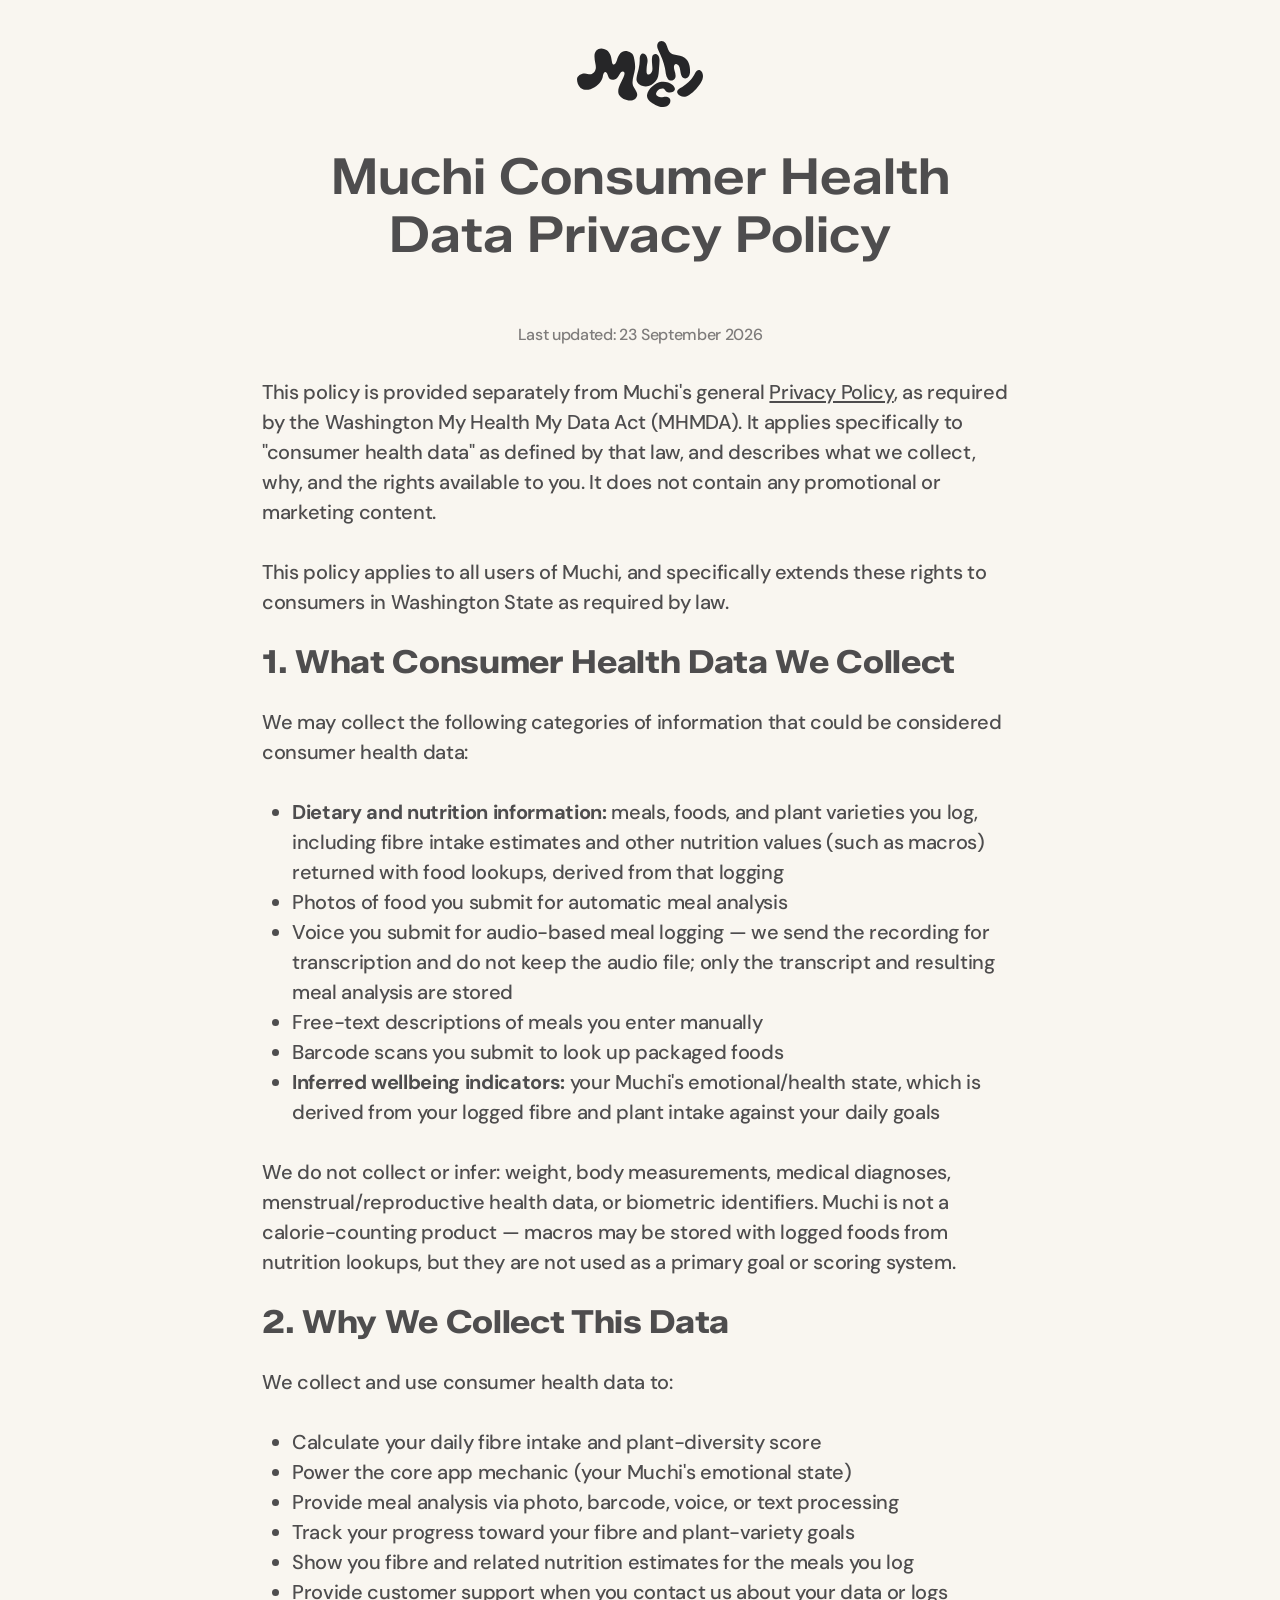
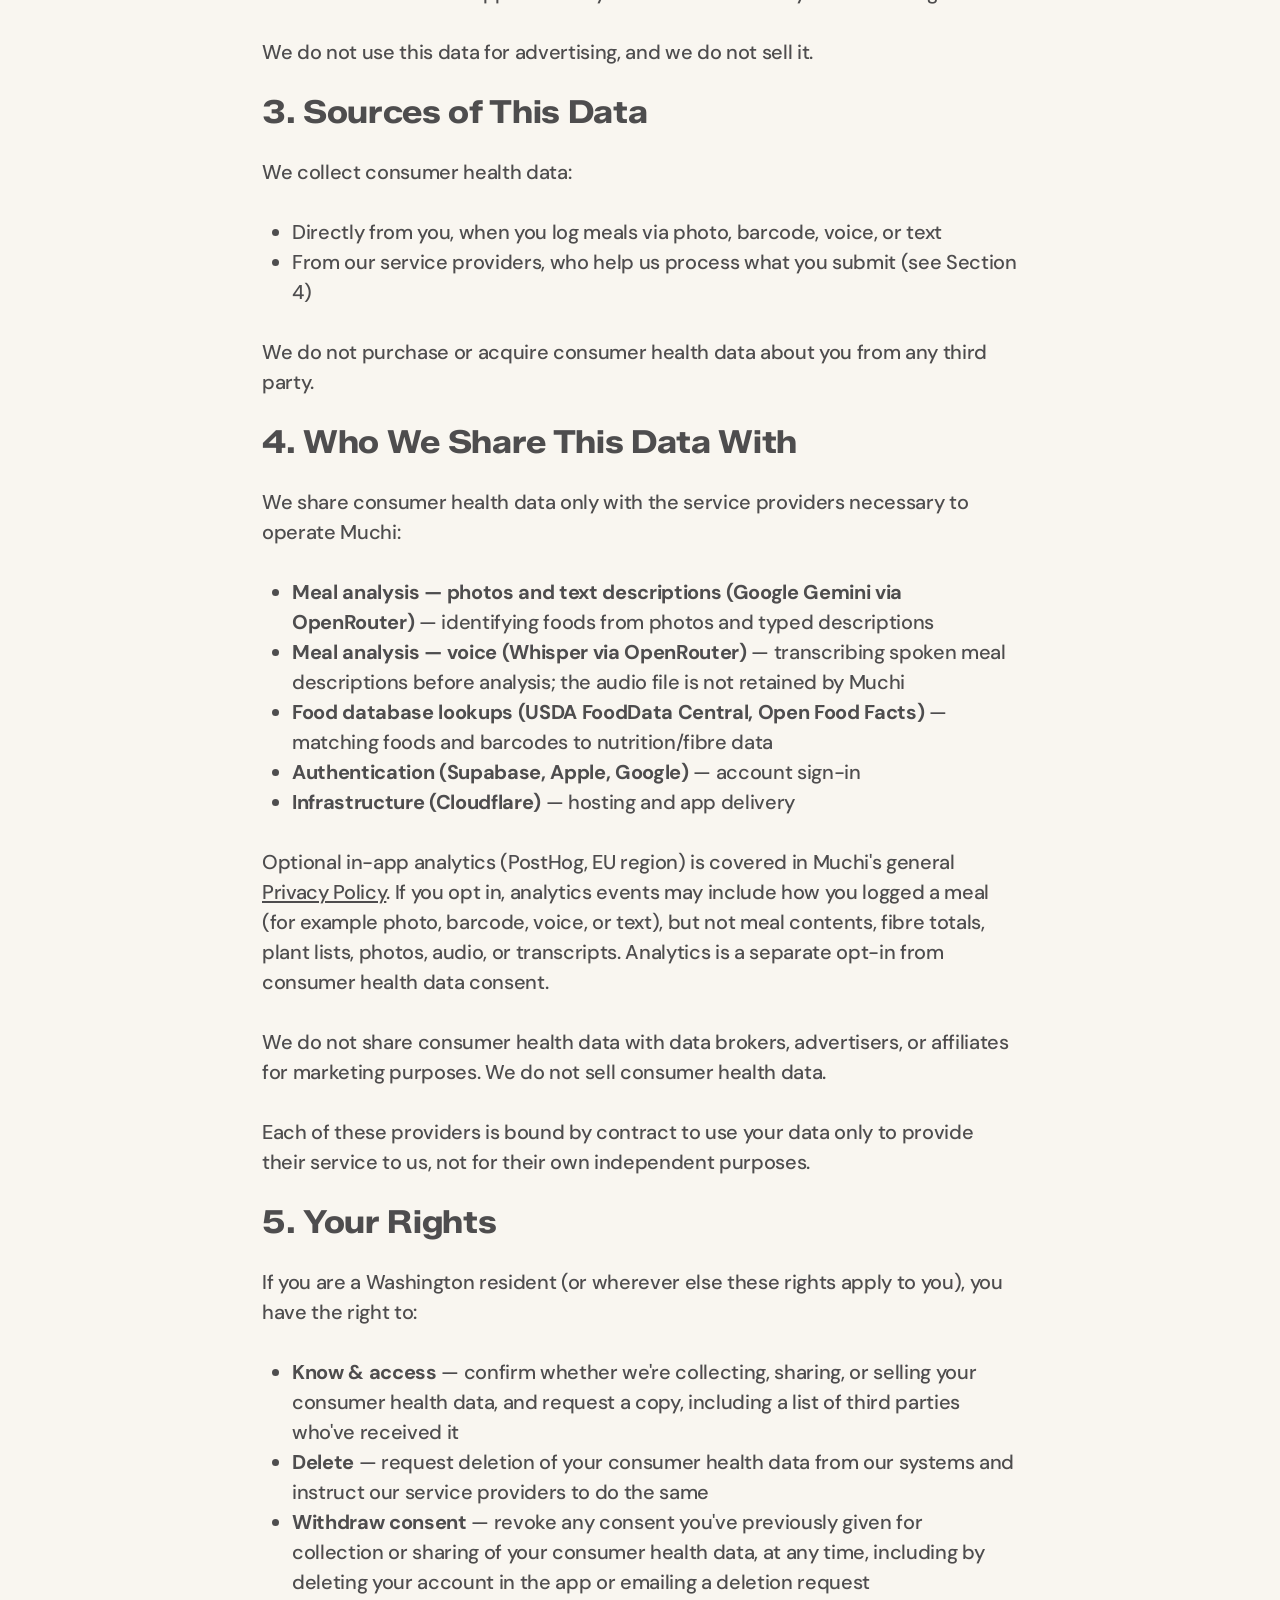
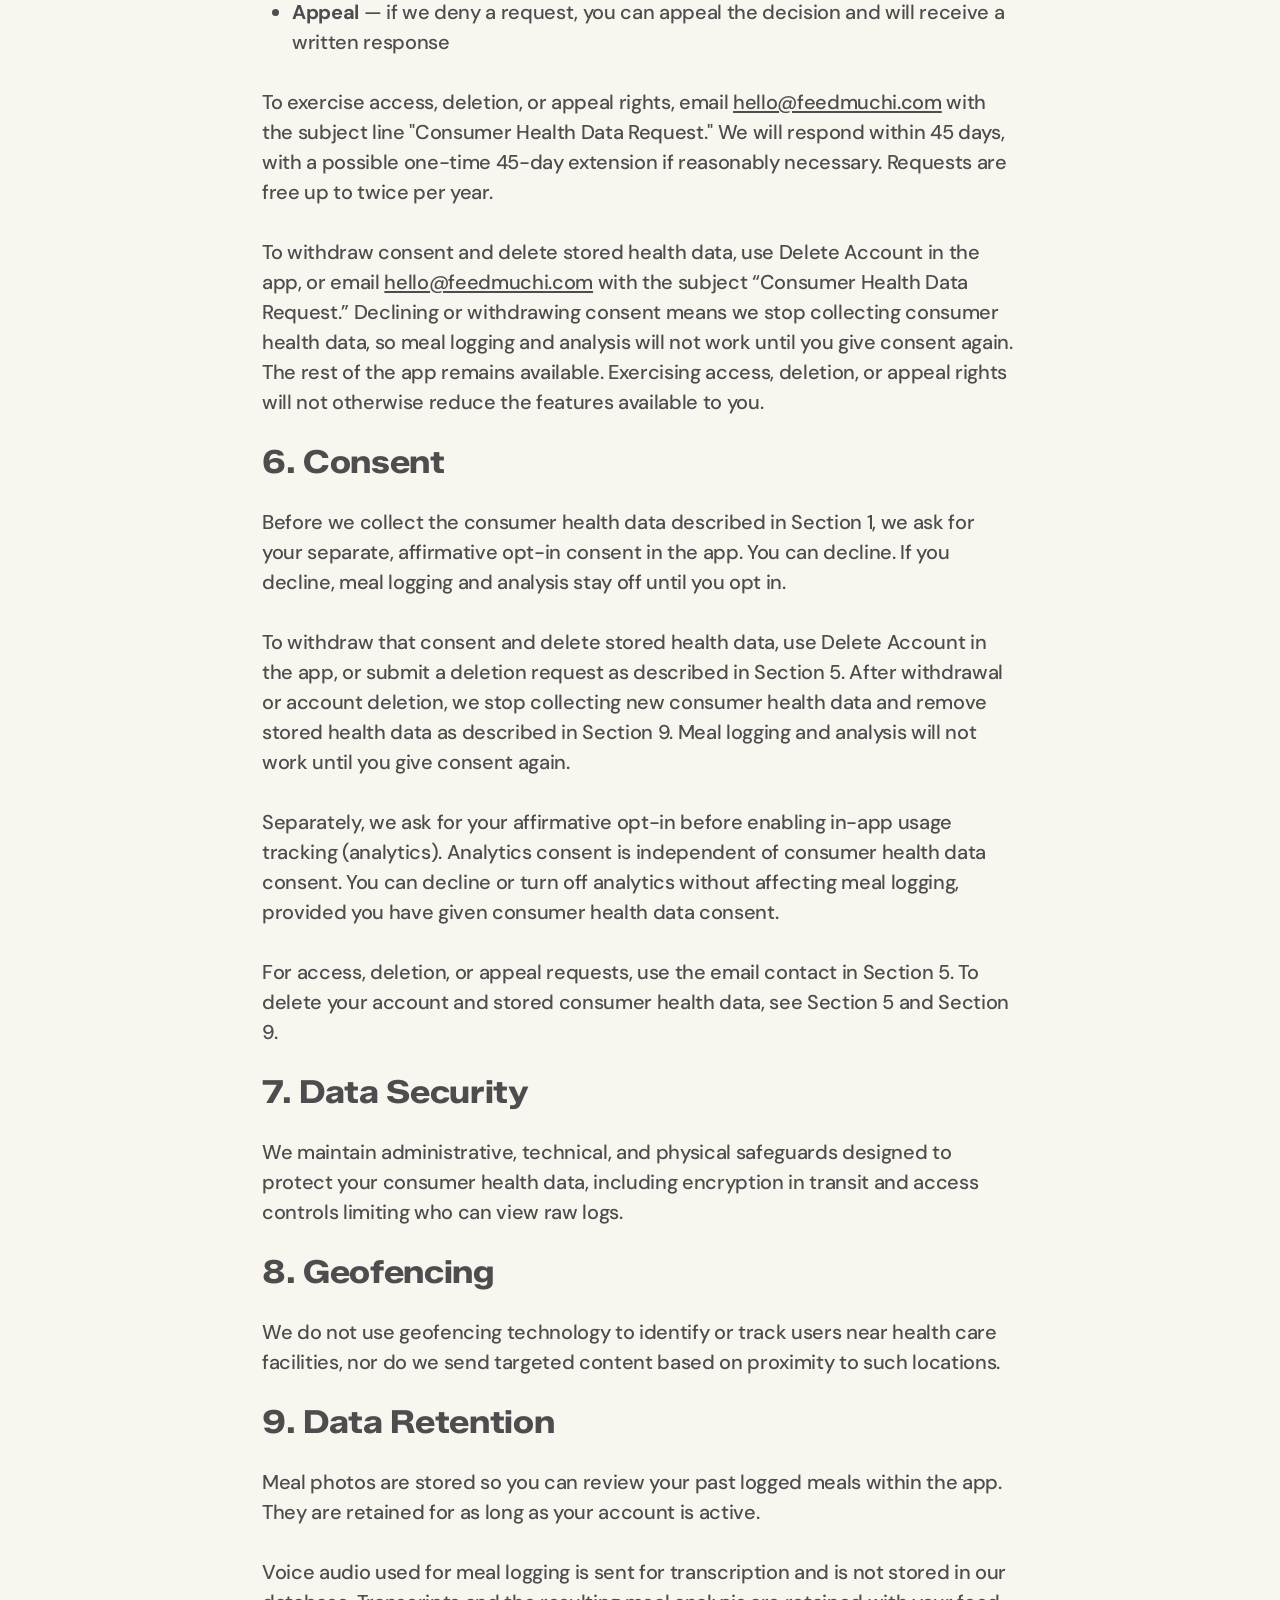
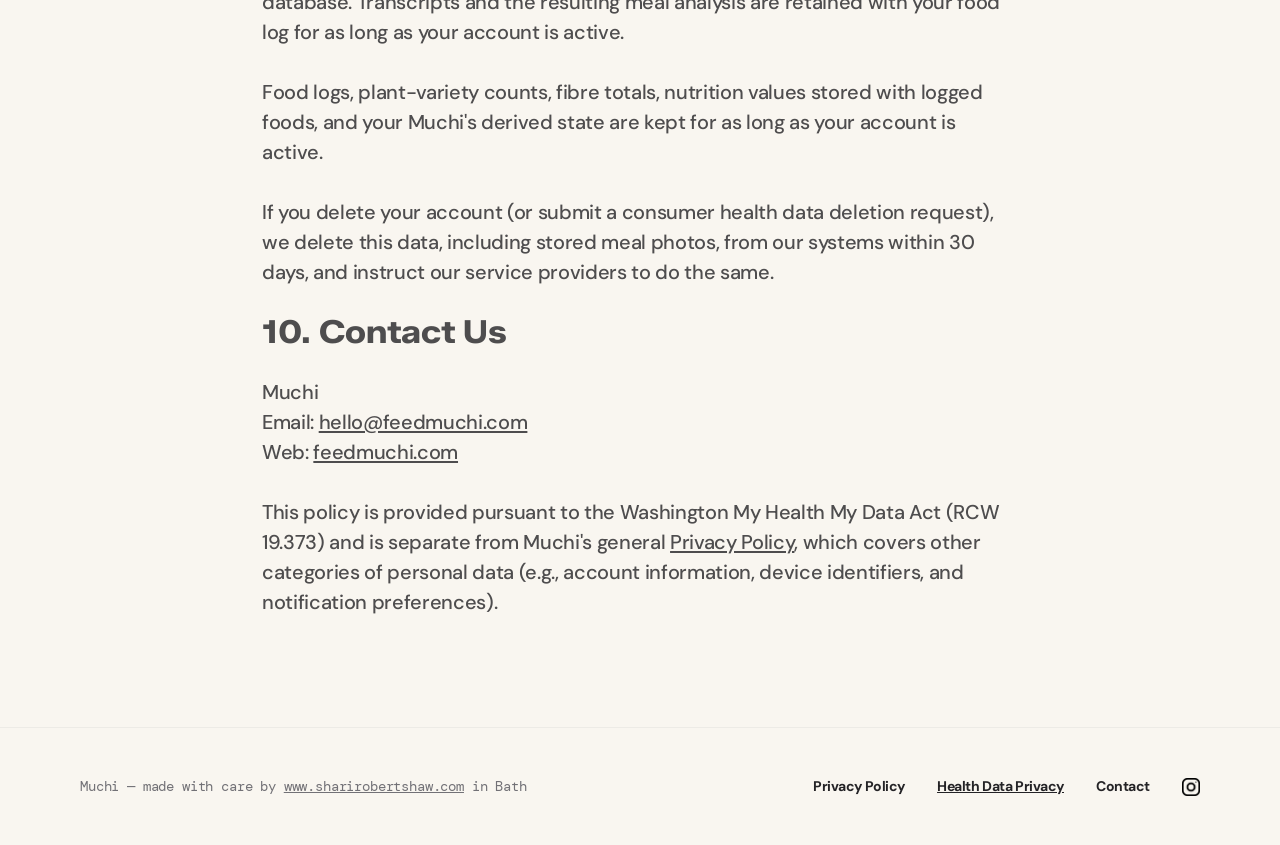
==== commit d9a8ff31: "Add a footer Instagram link and update health-data withdrawal copy. Withdrawal now points to Delete " ====
--- a/consumer-health-data/index.html
+++ b/consumer-health-data/index.html
@@ -147,7 +147,8 @@
             </li>
             <li>
               <strong>Withdraw consent</strong> — revoke any consent you've previously given for collection or sharing
-              of your consumer health data, at any time, including via the Settings toggle in the app
+              of your consumer health data, at any time, including by deleting your account in the app or
+              emailing a deletion request
             </li>
             <li>
               <strong>Appeal</strong> — if we deny a request, you can appeal the decision and will receive a written
@@ -161,10 +162,12 @@
             one-time 45-day extension if reasonably necessary. Requests are free up to twice per year.
           </p>
           <p>
-            You can withdraw consumer health data consent at any time in Account / Settings. Declining or withdrawing
-            consent means we stop collecting consumer health data, so features that need that data — including meal
-            logging and analysis — will not work until you give consent again. The rest of the app remains available.
-            Exercising access, deletion, or appeal rights will not otherwise reduce the features available to you.
+            To withdraw consent and delete stored health data, use Delete Account in the app, or email
+            <a href="mailto:hello@feedmuchi.com?subject=Consumer%20Health%20Data%20Request">hello@feedmuchi.com</a>
+            with the subject “Consumer Health Data Request.” Declining or withdrawing consent means we stop collecting
+            consumer health data, so meal logging and analysis will not work until you give consent again. The rest of
+            the app remains available. Exercising access, deletion, or appeal rights will not otherwise reduce the
+            features available to you.
           </p>
 
           <h2 class="privacy-heading-lg">6. Consent</h2>
@@ -174,9 +177,10 @@
             opt in.
           </p>
           <p>
-            You can withdraw that consent at any time in Account / Settings. After withdrawal, we stop collecting new
-            consumer health data. Existing logs remain until you delete them or request deletion (see Section 5 and
-            Section 9).
+            To withdraw that consent and delete stored health data, use Delete Account in the app, or submit a deletion
+            request as described in Section 5. After withdrawal or account deletion, we stop collecting new consumer
+            health data and remove stored health data as described in Section 9. Meal logging and analysis will not work
+            until you give consent again.
           </p>
           <p>
             Separately, we ask for your affirmative opt-in before enabling in-app usage tracking (analytics). Analytics
@@ -258,6 +262,15 @@
             >
           </span>
         </button>
+        <a
+          class="site-footer-instagram"
+          href="https://www.instagram.com/feedmuchi/"
+          target="_blank"
+          rel="noopener noreferrer"
+          aria-label="Muchi on Instagram"
+        >
+          <img src="../images/instagram.png" width="18" height="18" alt="" />
+        </a>
       </nav>
     </footer>
     <script src="../copy-email.js"></script>
--- a/styles.css
+++ b/styles.css
@@ -239,7 +239,6 @@
 
 .store-badge {
   display: inline-flex;
-  width: 182px;
   height: 54px;
   text-decoration: none;
   opacity: 0;
@@ -249,7 +248,7 @@
   display: block;
   width: 182px;
   height: 54px;
-  object-fit: contain;
+  object-fit: fill;
 }
 
 .store-badge:hover,
@@ -257,6 +256,20 @@
   cursor: url("images/cursor-microbiome.png") 32 29, pointer;
 }
 
+.store-badges {
+  display: flex;
+  flex-wrap: wrap;
+  align-items: center;
+  justify-content: center;
+  gap: 12px;
+}
+
+.cta-stack .store-badges {
+  justify-content: flex-start;
+  opacity: 0;
+}
+
+.cta-stack .store-badge,
 .signup .store-badge {
   opacity: 1;
 }
@@ -1044,6 +1057,21 @@
   text-decoration: underline;
 }
 
+.site-footer-instagram {
+  display: inline-flex;
+  align-items: center;
+  justify-content: center;
+  width: 18px;
+  height: 18px;
+  line-height: 0;
+}
+
+.site-footer-instagram img {
+  display: block;
+  width: 18px;
+  height: 18px;
+}
+
 .site-footer-copy-contact {
   border: 0;
   padding: 0;
